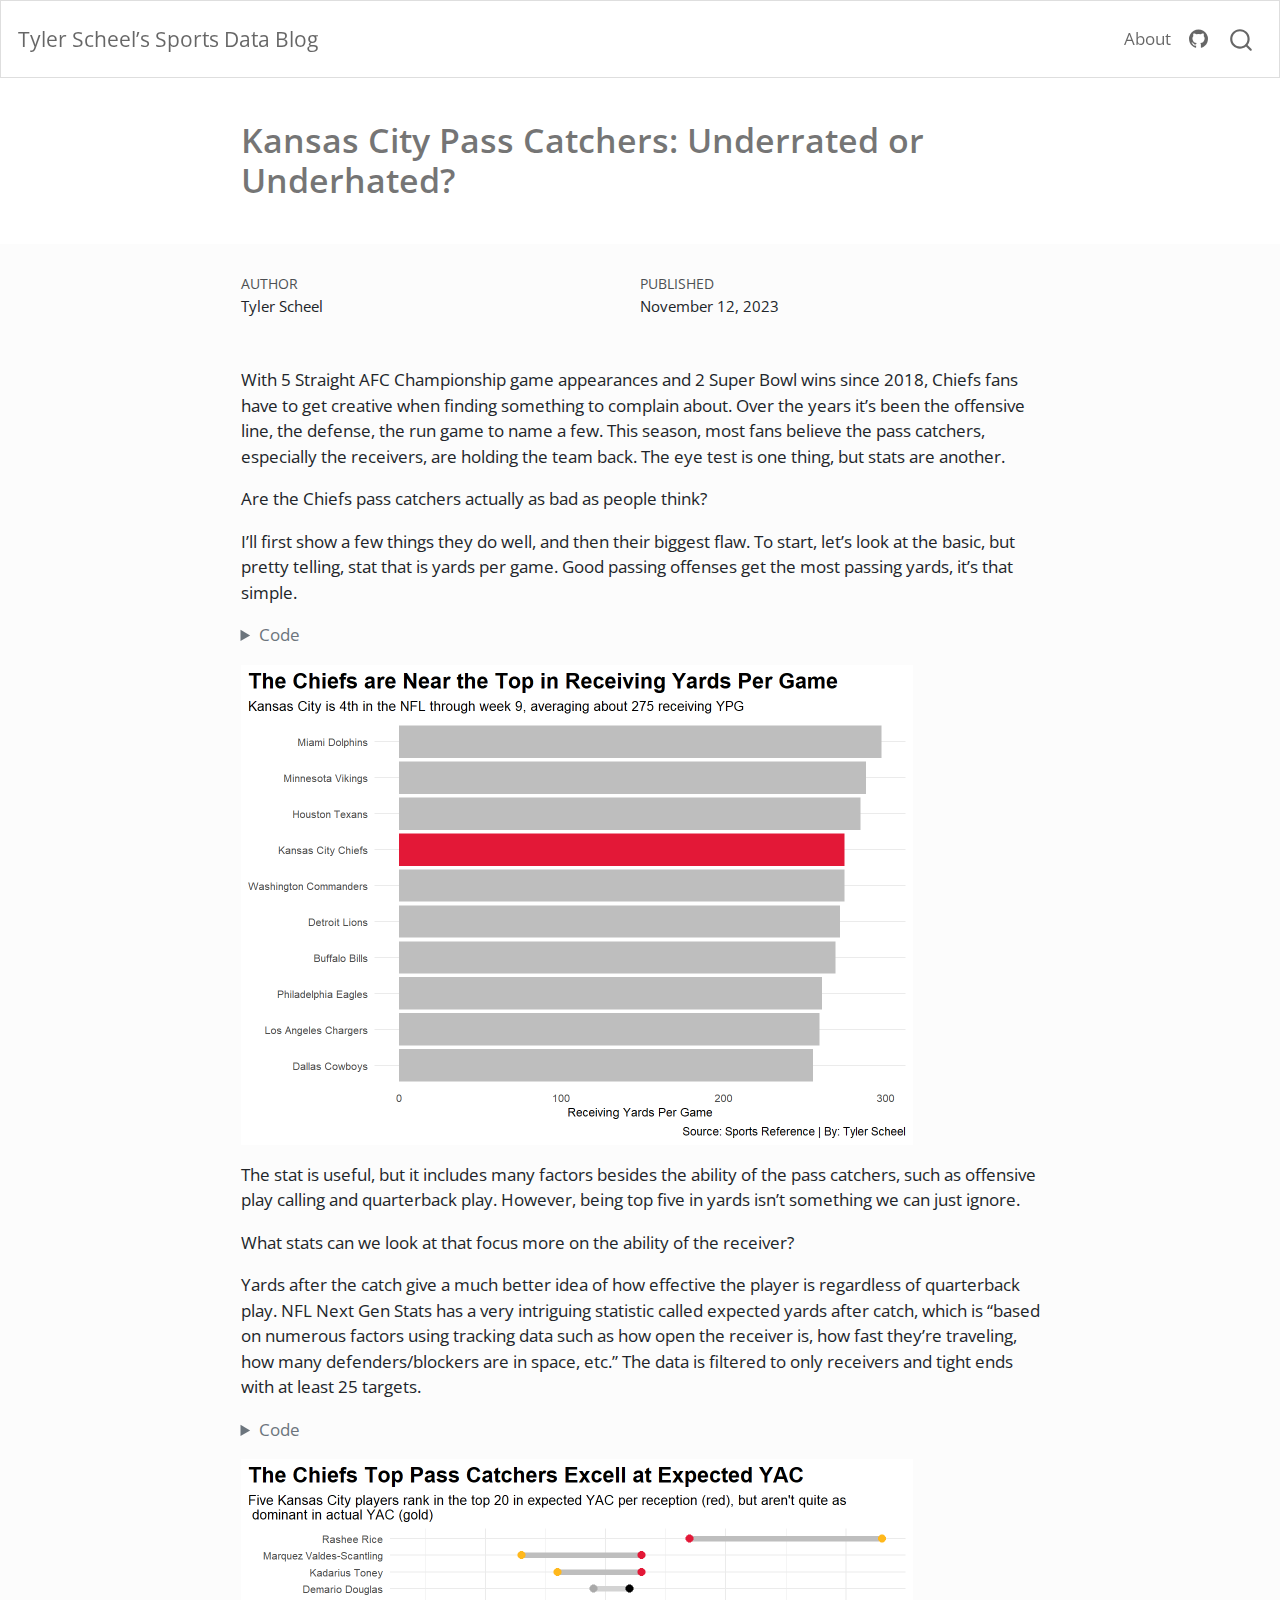
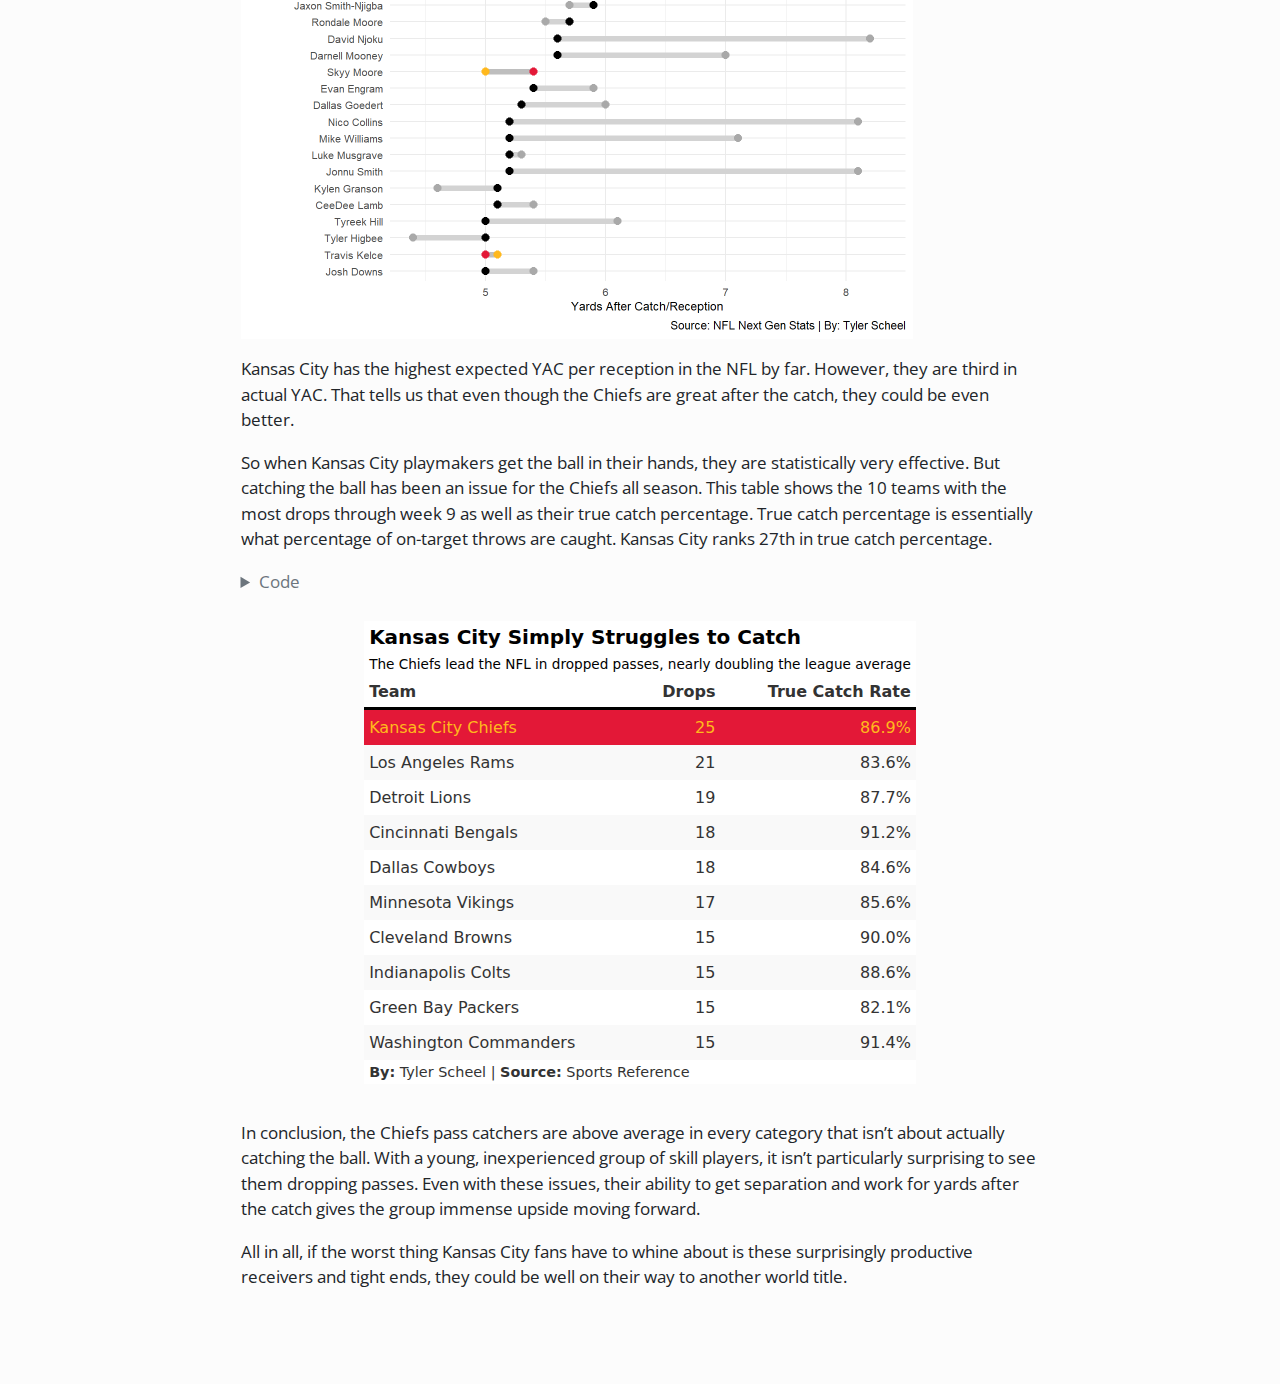
==== posts/kansas-city-pass-catchers/index.html @ c93d8ad5 "new blog" ====
<!DOCTYPE html>
<html xmlns="http://www.w3.org/1999/xhtml" lang="en" xml:lang="en"><head>

<meta charset="utf-8">
<meta name="generator" content="quarto-1.3.450">

<meta name="viewport" content="width=device-width, initial-scale=1.0, user-scalable=yes">

<meta name="author" content="Tyler Scheel">
<meta name="dcterms.date" content="2023-11-12">

<title>Tyler Scheel’s Sports Data Blog - Kansas City Pass Catchers: Underrated or Underhated?</title>
<style>
code{white-space: pre-wrap;}
span.smallcaps{font-variant: small-caps;}
div.columns{display: flex; gap: min(4vw, 1.5em);}
div.column{flex: auto; overflow-x: auto;}
div.hanging-indent{margin-left: 1.5em; text-indent: -1.5em;}
ul.task-list{list-style: none;}
ul.task-list li input[type="checkbox"] {
  width: 0.8em;
  margin: 0 0.8em 0.2em -1em; /* quarto-specific, see https://github.com/quarto-dev/quarto-cli/issues/4556 */ 
  vertical-align: middle;
}
/* CSS for syntax highlighting */
pre > code.sourceCode { white-space: pre; position: relative; }
pre > code.sourceCode > span { display: inline-block; line-height: 1.25; }
pre > code.sourceCode > span:empty { height: 1.2em; }
.sourceCode { overflow: visible; }
code.sourceCode > span { color: inherit; text-decoration: inherit; }
div.sourceCode { margin: 1em 0; }
pre.sourceCode { margin: 0; }
@media screen {
div.sourceCode { overflow: auto; }
}
@media print {
pre > code.sourceCode { white-space: pre-wrap; }
pre > code.sourceCode > span { text-indent: -5em; padding-left: 5em; }
}
pre.numberSource code
  { counter-reset: source-line 0; }
pre.numberSource code > span
  { position: relative; left: -4em; counter-increment: source-line; }
pre.numberSource code > span > a:first-child::before
  { content: counter(source-line);
    position: relative; left: -1em; text-align: right; vertical-align: baseline;
    border: none; display: inline-block;
    -webkit-touch-callout: none; -webkit-user-select: none;
    -khtml-user-select: none; -moz-user-select: none;
    -ms-user-select: none; user-select: none;
    padding: 0 4px; width: 4em;
  }
pre.numberSource { margin-left: 3em;  padding-left: 4px; }
div.sourceCode
  {   }
@media screen {
pre > code.sourceCode > span > a:first-child::before { text-decoration: underline; }
}
</style>


<script src="../../site_libs/quarto-nav/quarto-nav.js"></script>
<script src="../../site_libs/quarto-nav/headroom.min.js"></script>
<script src="../../site_libs/clipboard/clipboard.min.js"></script>
<script src="../../site_libs/quarto-search/autocomplete.umd.js"></script>
<script src="../../site_libs/quarto-search/fuse.min.js"></script>
<script src="../../site_libs/quarto-search/quarto-search.js"></script>
<meta name="quarto:offset" content="../../">
<script src="../../site_libs/quarto-html/quarto.js"></script>
<script src="../../site_libs/quarto-html/popper.min.js"></script>
<script src="../../site_libs/quarto-html/tippy.umd.min.js"></script>
<script src="../../site_libs/quarto-html/anchor.min.js"></script>
<link href="../../site_libs/quarto-html/tippy.css" rel="stylesheet">
<link href="../../site_libs/quarto-html/quarto-syntax-highlighting.css" rel="stylesheet" id="quarto-text-highlighting-styles">
<script src="../../site_libs/bootstrap/bootstrap.min.js"></script>
<link href="../../site_libs/bootstrap/bootstrap-icons.css" rel="stylesheet">
<link href="../../site_libs/bootstrap/bootstrap.min.css" rel="stylesheet" id="quarto-bootstrap" data-mode="light">
<script id="quarto-search-options" type="application/json">{
  "location": "navbar",
  "copy-button": false,
  "collapse-after": 3,
  "panel-placement": "end",
  "type": "overlay",
  "limit": 20,
  "language": {
    "search-no-results-text": "No results",
    "search-matching-documents-text": "matching documents",
    "search-copy-link-title": "Copy link to search",
    "search-hide-matches-text": "Hide additional matches",
    "search-more-match-text": "more match in this document",
    "search-more-matches-text": "more matches in this document",
    "search-clear-button-title": "Clear",
    "search-detached-cancel-button-title": "Cancel",
    "search-submit-button-title": "Submit",
    "search-label": "Search"
  }
}</script>


<link rel="stylesheet" href="../../styles.css">
</head>

<body class="nav-fixed fullcontent">

<div id="quarto-search-results"></div>
  <header id="quarto-header" class="headroom fixed-top">
    <nav class="navbar navbar-expand-lg navbar-dark ">
      <div class="navbar-container container-fluid">
      <div class="navbar-brand-container">
    <a class="navbar-brand" href="../../index.html">
    <span class="navbar-title">Tyler Scheel’s Sports Data Blog</span>
    </a>
  </div>
            <div id="quarto-search" class="" title="Search"></div>
          <button class="navbar-toggler" type="button" data-bs-toggle="collapse" data-bs-target="#navbarCollapse" aria-controls="navbarCollapse" aria-expanded="false" aria-label="Toggle navigation" onclick="if (window.quartoToggleHeadroom) { window.quartoToggleHeadroom(); }">
  <span class="navbar-toggler-icon"></span>
</button>
          <div class="collapse navbar-collapse" id="navbarCollapse">
            <ul class="navbar-nav navbar-nav-scroll ms-auto">
  <li class="nav-item">
    <a class="nav-link" href="../../about.html" rel="" target="">
 <span class="menu-text">About</span></a>
  </li>  
  <li class="nav-item compact">
    <a class="nav-link" href="https://github.com/tscheel3" rel="" target=""><i class="bi bi-github" role="img">
</i> 
 <span class="menu-text"></span></a>
  </li>  
</ul>
            <div class="quarto-navbar-tools">
</div>
          </div> <!-- /navcollapse -->
      </div> <!-- /container-fluid -->
    </nav>
</header>
<!-- content -->
<header id="title-block-header" class="quarto-title-block default page-columns page-full">
  <div class="quarto-title-banner page-columns page-full">
    <div class="quarto-title column-body">
      <h1 class="title">Kansas City Pass Catchers: Underrated or Underhated?</h1>
                      </div>
  </div>
    
  
  <div class="quarto-title-meta">

      <div>
      <div class="quarto-title-meta-heading">Author</div>
      <div class="quarto-title-meta-contents">
               <p>Tyler Scheel </p>
            </div>
    </div>
      
      <div>
      <div class="quarto-title-meta-heading">Published</div>
      <div class="quarto-title-meta-contents">
        <p class="date">November 12, 2023</p>
      </div>
    </div>
    
      
    </div>
    
  
  </header><div id="quarto-content" class="quarto-container page-columns page-rows-contents page-layout-article page-navbar">
<!-- sidebar -->
<!-- margin-sidebar -->
    
<!-- main -->
<main class="content quarto-banner-title-block" id="quarto-document-content">




<p>With 5 Straight AFC Championship game appearances and 2 Super Bowl wins since 2018, Chiefs fans have to get creative when finding something to complain about. Over the years it’s been the offensive line, the defense, the run game to name a few. This season, most fans believe the pass catchers, especially the receivers, are holding the team back. The eye test is one thing, but stats are another.</p>
<p>Are the Chiefs pass catchers actually as bad as people think?</p>
<p>I’ll first show a few things they do well, and then their biggest flaw. To start, let’s look at the basic, but pretty telling, stat that is yards per game. Good passing offenses get the most passing yards, it’s that simple.</p>
<div class="cell">
<details>
<summary>Code</summary>
<div class="sourceCode cell-code" id="cb1"><pre class="sourceCode r code-with-copy"><code class="sourceCode r"><span id="cb1-1"><a href="#cb1-1" aria-hidden="true" tabindex="-1"></a><span class="fu">library</span>(tidyverse)</span>
<span id="cb1-2"><a href="#cb1-2" aria-hidden="true" tabindex="-1"></a><span class="fu">library</span>(ggrepel)</span>
<span id="cb1-3"><a href="#cb1-3" aria-hidden="true" tabindex="-1"></a><span class="fu">library</span>(ggalt)</span>
<span id="cb1-4"><a href="#cb1-4" aria-hidden="true" tabindex="-1"></a><span class="fu">library</span>(ggtext)</span>
<span id="cb1-5"><a href="#cb1-5" aria-hidden="true" tabindex="-1"></a><span class="fu">library</span>(gt)</span>
<span id="cb1-6"><a href="#cb1-6" aria-hidden="true" tabindex="-1"></a></span>
<span id="cb1-7"><a href="#cb1-7" aria-hidden="true" tabindex="-1"></a>NGSplayer <span class="ot">&lt;-</span> <span class="fu">read_csv</span>(<span class="st">"NGSv2.csv"</span>)</span>
<span id="cb1-8"><a href="#cb1-8" aria-hidden="true" tabindex="-1"></a>TeamAdv23 <span class="ot">&lt;-</span> <span class="fu">read_csv</span>(<span class="st">"TmAdvRec23v2.csv"</span>)</span>
<span id="cb1-9"><a href="#cb1-9" aria-hidden="true" tabindex="-1"></a></span>
<span id="cb1-10"><a href="#cb1-10" aria-hidden="true" tabindex="-1"></a>TopRecOffenses <span class="ot">&lt;-</span> TeamAdv23 <span class="sc">|&gt;</span> </span>
<span id="cb1-11"><a href="#cb1-11" aria-hidden="true" tabindex="-1"></a>  <span class="fu">mutate</span>(<span class="at">YPG =</span> Yds<span class="sc">/</span>G) <span class="sc">|&gt;</span> </span>
<span id="cb1-12"><a href="#cb1-12" aria-hidden="true" tabindex="-1"></a>  <span class="fu">summarise</span>(Tm, YPG) <span class="sc">|&gt;</span> </span>
<span id="cb1-13"><a href="#cb1-13" aria-hidden="true" tabindex="-1"></a>  <span class="fu">arrange</span>(<span class="fu">desc</span>(YPG)) <span class="sc">|&gt;</span> </span>
<span id="cb1-14"><a href="#cb1-14" aria-hidden="true" tabindex="-1"></a>  <span class="fu">top_n</span>(<span class="dv">10</span>)</span>
<span id="cb1-15"><a href="#cb1-15" aria-hidden="true" tabindex="-1"></a></span>
<span id="cb1-16"><a href="#cb1-16" aria-hidden="true" tabindex="-1"></a>ChiefsYPG <span class="ot">&lt;-</span> TeamAdv23 <span class="sc">|&gt;</span> </span>
<span id="cb1-17"><a href="#cb1-17" aria-hidden="true" tabindex="-1"></a>  <span class="fu">mutate</span>(<span class="at">YPG =</span> Yds<span class="sc">/</span>G) <span class="sc">|&gt;</span> </span>
<span id="cb1-18"><a href="#cb1-18" aria-hidden="true" tabindex="-1"></a>  <span class="fu">summarise</span>(Tm, YPG) <span class="sc">|&gt;</span> </span>
<span id="cb1-19"><a href="#cb1-19" aria-hidden="true" tabindex="-1"></a>  <span class="fu">filter</span>(Tm <span class="sc">==</span> <span class="st">"Kansas City Chiefs"</span>)</span>
<span id="cb1-20"><a href="#cb1-20" aria-hidden="true" tabindex="-1"></a></span>
<span id="cb1-21"><a href="#cb1-21" aria-hidden="true" tabindex="-1"></a>PlayerYAC <span class="ot">&lt;-</span> NGSplayer <span class="sc">|&gt;</span> </span>
<span id="cb1-22"><a href="#cb1-22" aria-hidden="true" tabindex="-1"></a>  <span class="fu">summarise</span>(</span>
<span id="cb1-23"><a href="#cb1-23" aria-hidden="true" tabindex="-1"></a>    PLAYER, </span>
<span id="cb1-24"><a href="#cb1-24" aria-hidden="true" tabindex="-1"></a>    YACpr,</span>
<span id="cb1-25"><a href="#cb1-25" aria-hidden="true" tabindex="-1"></a>    xYACpr,</span>
<span id="cb1-26"><a href="#cb1-26" aria-hidden="true" tabindex="-1"></a>    <span class="at">YACoverExp =</span> YACpr <span class="sc">-</span> xYACpr) <span class="sc">|&gt;</span> </span>
<span id="cb1-27"><a href="#cb1-27" aria-hidden="true" tabindex="-1"></a>  <span class="fu">arrange</span>(<span class="fu">desc</span>(xYACpr)) <span class="sc">|&gt;</span> </span>
<span id="cb1-28"><a href="#cb1-28" aria-hidden="true" tabindex="-1"></a>  <span class="fu">top_n</span>(<span class="dv">20</span>,xYACpr)</span>
<span id="cb1-29"><a href="#cb1-29" aria-hidden="true" tabindex="-1"></a></span>
<span id="cb1-30"><a href="#cb1-30" aria-hidden="true" tabindex="-1"></a>ChiefsYAC <span class="ot">&lt;-</span> NGSplayer <span class="sc">|&gt;</span> </span>
<span id="cb1-31"><a href="#cb1-31" aria-hidden="true" tabindex="-1"></a>  <span class="fu">summarise</span>(</span>
<span id="cb1-32"><a href="#cb1-32" aria-hidden="true" tabindex="-1"></a>    PLAYER, </span>
<span id="cb1-33"><a href="#cb1-33" aria-hidden="true" tabindex="-1"></a>    YACpr,</span>
<span id="cb1-34"><a href="#cb1-34" aria-hidden="true" tabindex="-1"></a>    xYACpr,</span>
<span id="cb1-35"><a href="#cb1-35" aria-hidden="true" tabindex="-1"></a>    <span class="at">YACoverExp =</span> YACpr <span class="sc">-</span> xYACpr) <span class="sc">|&gt;</span> </span>
<span id="cb1-36"><a href="#cb1-36" aria-hidden="true" tabindex="-1"></a>  <span class="fu">arrange</span>(<span class="fu">desc</span>(xYACpr)) <span class="sc">|&gt;</span> </span>
<span id="cb1-37"><a href="#cb1-37" aria-hidden="true" tabindex="-1"></a>  <span class="fu">top_n</span>(<span class="dv">20</span>,xYACpr) <span class="sc">|&gt;</span> </span>
<span id="cb1-38"><a href="#cb1-38" aria-hidden="true" tabindex="-1"></a>  <span class="fu">filter</span>(PLAYER <span class="sc">==</span> <span class="st">"Rashee Rice"</span> <span class="sc">|</span> PLAYER <span class="sc">==</span> <span class="st">"Marquez Valdes-Scantling"</span> <span class="sc">|</span> PLAYER <span class="sc">==</span> <span class="st">"Kadarius Toney"</span> <span class="sc">|</span> PLAYER <span class="sc">==</span> <span class="st">"Skyy Moore"</span> <span class="sc">|</span> PLAYER <span class="sc">==</span> <span class="st">"Travis Kelce"</span>)</span>
<span id="cb1-39"><a href="#cb1-39" aria-hidden="true" tabindex="-1"></a></span>
<span id="cb1-40"><a href="#cb1-40" aria-hidden="true" tabindex="-1"></a>DropsTCR <span class="ot">&lt;-</span> TeamAdv23 <span class="sc">|&gt;</span> </span>
<span id="cb1-41"><a href="#cb1-41" aria-hidden="true" tabindex="-1"></a>  <span class="fu">summarise</span>(</span>
<span id="cb1-42"><a href="#cb1-42" aria-hidden="true" tabindex="-1"></a>    Tm, Drop, <span class="at">TrueCatchRate =</span> Rec<span class="sc">/</span>OnTgt) <span class="sc">|&gt;</span></span>
<span id="cb1-43"><a href="#cb1-43" aria-hidden="true" tabindex="-1"></a>  <span class="fu">arrange</span>(<span class="fu">desc</span>(Drop)) <span class="sc">|&gt;</span> </span>
<span id="cb1-44"><a href="#cb1-44" aria-hidden="true" tabindex="-1"></a>  <span class="fu">top_n</span>(<span class="dv">10</span>,Drop)</span>
<span id="cb1-45"><a href="#cb1-45" aria-hidden="true" tabindex="-1"></a></span>
<span id="cb1-46"><a href="#cb1-46" aria-hidden="true" tabindex="-1"></a><span class="fu">ggplot</span>() <span class="sc">+</span></span>
<span id="cb1-47"><a href="#cb1-47" aria-hidden="true" tabindex="-1"></a>  <span class="fu">geom_bar</span>(</span>
<span id="cb1-48"><a href="#cb1-48" aria-hidden="true" tabindex="-1"></a>    <span class="at">data=</span>TopRecOffenses,</span>
<span id="cb1-49"><a href="#cb1-49" aria-hidden="true" tabindex="-1"></a>    <span class="fu">aes</span>(<span class="at">x=</span><span class="fu">reorder</span>(Tm, YPG), <span class="at">weight=</span>YPG), <span class="at">fill=</span><span class="st">"grey"</span>) <span class="sc">+</span> </span>
<span id="cb1-50"><a href="#cb1-50" aria-hidden="true" tabindex="-1"></a>  <span class="fu">geom_bar</span>(</span>
<span id="cb1-51"><a href="#cb1-51" aria-hidden="true" tabindex="-1"></a>    <span class="at">data=</span>ChiefsYPG,</span>
<span id="cb1-52"><a href="#cb1-52" aria-hidden="true" tabindex="-1"></a>    <span class="fu">aes</span>(<span class="at">x=</span><span class="fu">reorder</span>(Tm, YPG), <span class="at">weight=</span>YPG), <span class="at">fill=</span><span class="st">"#E31837"</span>) <span class="sc">+</span> <span class="fu">coord_flip</span>() <span class="sc">+</span></span>
<span id="cb1-53"><a href="#cb1-53" aria-hidden="true" tabindex="-1"></a>  <span class="fu">labs</span>(</span>
<span id="cb1-54"><a href="#cb1-54" aria-hidden="true" tabindex="-1"></a>    <span class="at">x=</span><span class="st">""</span>,</span>
<span id="cb1-55"><a href="#cb1-55" aria-hidden="true" tabindex="-1"></a>    <span class="at">y=</span><span class="st">"Receiving Yards Per Game"</span>,</span>
<span id="cb1-56"><a href="#cb1-56" aria-hidden="true" tabindex="-1"></a>    <span class="at">title=</span><span class="st">"The Chiefs are Near the Top in Receiving Yards Per Game"</span>, </span>
<span id="cb1-57"><a href="#cb1-57" aria-hidden="true" tabindex="-1"></a>    <span class="at">subtitle =</span> <span class="st">"Kansas City is 4th in the NFL through week 9, averaging about 275 receiving YPG"</span>,</span>
<span id="cb1-58"><a href="#cb1-58" aria-hidden="true" tabindex="-1"></a>    <span class="at">caption=</span><span class="st">"Source: Sports Reference | By: Tyler Scheel"</span></span>
<span id="cb1-59"><a href="#cb1-59" aria-hidden="true" tabindex="-1"></a>  ) <span class="sc">+</span> </span>
<span id="cb1-60"><a href="#cb1-60" aria-hidden="true" tabindex="-1"></a>  <span class="fu">theme_minimal</span>() <span class="sc">+</span></span>
<span id="cb1-61"><a href="#cb1-61" aria-hidden="true" tabindex="-1"></a>  <span class="fu">theme</span>(</span>
<span id="cb1-62"><a href="#cb1-62" aria-hidden="true" tabindex="-1"></a>    <span class="at">plot.title =</span> <span class="fu">element_text</span>(<span class="at">size =</span> <span class="dv">16</span>, <span class="at">face =</span> <span class="st">"bold"</span>),</span>
<span id="cb1-63"><a href="#cb1-63" aria-hidden="true" tabindex="-1"></a>    <span class="at">plot.subtitle =</span> <span class="fu">element_text</span>(<span class="at">size =</span> <span class="dv">10</span>),</span>
<span id="cb1-64"><a href="#cb1-64" aria-hidden="true" tabindex="-1"></a>    <span class="at">axis.title =</span> <span class="fu">element_text</span>(<span class="at">size =</span> <span class="dv">9</span>),</span>
<span id="cb1-65"><a href="#cb1-65" aria-hidden="true" tabindex="-1"></a>    <span class="at">axis.title.y =</span> <span class="fu">element_blank</span>(),</span>
<span id="cb1-66"><a href="#cb1-66" aria-hidden="true" tabindex="-1"></a>    <span class="at">axis.text =</span> <span class="fu">element_text</span>(<span class="at">size =</span> <span class="dv">8</span>),</span>
<span id="cb1-67"><a href="#cb1-67" aria-hidden="true" tabindex="-1"></a>    <span class="at">axis.ticks =</span> <span class="fu">element_blank</span>(),</span>
<span id="cb1-68"><a href="#cb1-68" aria-hidden="true" tabindex="-1"></a>    <span class="at">panel.grid.minor =</span> <span class="fu">element_blank</span>(),</span>
<span id="cb1-69"><a href="#cb1-69" aria-hidden="true" tabindex="-1"></a>    <span class="at">panel.grid.major.x =</span> <span class="fu">element_blank</span>(),</span>
<span id="cb1-70"><a href="#cb1-70" aria-hidden="true" tabindex="-1"></a>    <span class="at">plot.title.position =</span> <span class="st">"plot"</span>,</span>
<span id="cb1-71"><a href="#cb1-71" aria-hidden="true" tabindex="-1"></a>    <span class="at">legend.position=</span><span class="st">"bottom"</span></span>
<span id="cb1-72"><a href="#cb1-72" aria-hidden="true" tabindex="-1"></a>  )</span></code><button title="Copy to Clipboard" class="code-copy-button"><i class="bi"></i></button></pre></div>
</details>
<div class="cell-output-display">
<p><img src="index_files/figure-html/unnamed-chunk-1-1.png" class="img-fluid" width="672"></p>
</div>
</div>
<p>The stat is useful, but it includes many factors besides the ability of the pass catchers, such as offensive play calling and quarterback play. However, being top five in yards isn’t something we can just ignore.</p>
<p>What stats can we look at that focus more on the ability of the receiver?</p>
<p>Yards after the catch give a much better idea of how effective the player is regardless of quarterback play. NFL Next Gen Stats has a very intriguing statistic called expected yards after catch, which is “based on numerous factors using tracking data such as how open the receiver is, how fast they’re traveling, how many defenders/blockers are in space, etc.” The data is filtered to only receivers and tight ends with at least 25 targets.</p>
<div class="cell">
<details>
<summary>Code</summary>
<div class="sourceCode cell-code" id="cb2"><pre class="sourceCode r code-with-copy"><code class="sourceCode r"><span id="cb2-1"><a href="#cb2-1" aria-hidden="true" tabindex="-1"></a><span class="fu">ggplot</span>() <span class="sc">+</span> </span>
<span id="cb2-2"><a href="#cb2-2" aria-hidden="true" tabindex="-1"></a>  <span class="fu">geom_dumbbell</span>(</span>
<span id="cb2-3"><a href="#cb2-3" aria-hidden="true" tabindex="-1"></a>    <span class="at">data=</span>PlayerYAC, </span>
<span id="cb2-4"><a href="#cb2-4" aria-hidden="true" tabindex="-1"></a>    <span class="fu">aes</span>(<span class="at">y=</span><span class="fu">reorder</span>(PLAYER, xYACpr), <span class="at">x=</span>YACpr, <span class="at">xend=</span>xYACpr),</span>
<span id="cb2-5"><a href="#cb2-5" aria-hidden="true" tabindex="-1"></a>    <span class="at">size =</span> <span class="dv">2</span>,</span>
<span id="cb2-6"><a href="#cb2-6" aria-hidden="true" tabindex="-1"></a>    <span class="at">colour =</span> <span class="st">"lightgrey"</span>,</span>
<span id="cb2-7"><a href="#cb2-7" aria-hidden="true" tabindex="-1"></a>    <span class="at">colour_x =</span> <span class="st">"darkgrey"</span>,</span>
<span id="cb2-8"><a href="#cb2-8" aria-hidden="true" tabindex="-1"></a>    <span class="at">colour_xend =</span> <span class="st">"black"</span>) <span class="sc">+</span></span>
<span id="cb2-9"><a href="#cb2-9" aria-hidden="true" tabindex="-1"></a>  <span class="fu">geom_dumbbell</span>(</span>
<span id="cb2-10"><a href="#cb2-10" aria-hidden="true" tabindex="-1"></a>    <span class="at">data=</span>ChiefsYAC, </span>
<span id="cb2-11"><a href="#cb2-11" aria-hidden="true" tabindex="-1"></a>    <span class="fu">aes</span>(<span class="at">y=</span><span class="fu">reorder</span>(PLAYER, xYACpr), <span class="at">x=</span>YACpr, <span class="at">xend=</span>xYACpr),</span>
<span id="cb2-12"><a href="#cb2-12" aria-hidden="true" tabindex="-1"></a>    <span class="at">size =</span> <span class="dv">2</span>,</span>
<span id="cb2-13"><a href="#cb2-13" aria-hidden="true" tabindex="-1"></a>    <span class="at">colour =</span> <span class="st">"grey"</span>,</span>
<span id="cb2-14"><a href="#cb2-14" aria-hidden="true" tabindex="-1"></a>    <span class="at">colour_x =</span> <span class="st">"#FFB81C"</span>,</span>
<span id="cb2-15"><a href="#cb2-15" aria-hidden="true" tabindex="-1"></a>    <span class="at">colour_xend =</span> <span class="st">"#E31837"</span>) <span class="sc">+</span></span>
<span id="cb2-16"><a href="#cb2-16" aria-hidden="true" tabindex="-1"></a>  <span class="fu">labs</span>(</span>
<span id="cb2-17"><a href="#cb2-17" aria-hidden="true" tabindex="-1"></a>    <span class="at">x=</span><span class="st">"Yards After Catch/Reception"</span>,</span>
<span id="cb2-18"><a href="#cb2-18" aria-hidden="true" tabindex="-1"></a>    <span class="at">y=</span><span class="st">""</span>,</span>
<span id="cb2-19"><a href="#cb2-19" aria-hidden="true" tabindex="-1"></a>    <span class="at">title=</span><span class="st">"The Chiefs Top Pass Catchers Excell at Expected YAC"</span>, </span>
<span id="cb2-20"><a href="#cb2-20" aria-hidden="true" tabindex="-1"></a>    <span class="at">subtitle =</span> <span class="st">"Five Kansas City players rank in the top 20 in expected YAC per reception (red), but aren't quite as </span><span class="sc">\n</span><span class="st"> dominant in actual YAC (gold)"</span>,</span>
<span id="cb2-21"><a href="#cb2-21" aria-hidden="true" tabindex="-1"></a>    <span class="at">caption=</span><span class="st">"Source: NFL Next Gen Stats | By: Tyler Scheel"</span></span>
<span id="cb2-22"><a href="#cb2-22" aria-hidden="true" tabindex="-1"></a>  ) <span class="sc">+</span> </span>
<span id="cb2-23"><a href="#cb2-23" aria-hidden="true" tabindex="-1"></a>  <span class="fu">theme_minimal</span>() <span class="sc">+</span></span>
<span id="cb2-24"><a href="#cb2-24" aria-hidden="true" tabindex="-1"></a>   <span class="fu">theme</span>(</span>
<span id="cb2-25"><a href="#cb2-25" aria-hidden="true" tabindex="-1"></a>    <span class="at">plot.title =</span> <span class="fu">element_text</span>(<span class="at">size =</span> <span class="dv">16</span>, <span class="at">face =</span> <span class="st">"bold"</span>),</span>
<span id="cb2-26"><a href="#cb2-26" aria-hidden="true" tabindex="-1"></a>    <span class="at">plot.subtitle =</span> <span class="fu">element_text</span>(<span class="at">size =</span> <span class="dv">10</span>),</span>
<span id="cb2-27"><a href="#cb2-27" aria-hidden="true" tabindex="-1"></a>    <span class="at">axis.title =</span> <span class="fu">element_text</span>(<span class="at">size =</span> <span class="dv">9</span>),</span>
<span id="cb2-28"><a href="#cb2-28" aria-hidden="true" tabindex="-1"></a>    <span class="at">axis.text =</span> <span class="fu">element_text</span>(<span class="at">size =</span> <span class="dv">8</span>),</span>
<span id="cb2-29"><a href="#cb2-29" aria-hidden="true" tabindex="-1"></a>    <span class="at">plot.title.position =</span> <span class="st">"plot"</span></span>
<span id="cb2-30"><a href="#cb2-30" aria-hidden="true" tabindex="-1"></a>    ) </span></code><button title="Copy to Clipboard" class="code-copy-button"><i class="bi"></i></button></pre></div>
</details>
<div class="cell-output-display">
<p><img src="index_files/figure-html/unnamed-chunk-2-1.png" class="img-fluid" width="672"></p>
</div>
</div>
<p>Kansas City has the highest expected YAC per reception in the NFL by far. However, they are third in actual YAC. That tells us that even though the Chiefs are great after the catch, they could be even better.</p>
<p>So when Kansas City playmakers get the ball in their hands, they are statistically very effective. But catching the ball has been an issue for the Chiefs all season. This table shows the 10 teams with the most drops through week 9 as well as their true catch percentage. True catch percentage is essentially what percentage of on-target throws are caught. Kansas City ranks 27th in true catch percentage.</p>
<div class="cell">
<details>
<summary>Code</summary>
<div class="sourceCode cell-code" id="cb3"><pre class="sourceCode r code-with-copy"><code class="sourceCode r"><span id="cb3-1"><a href="#cb3-1" aria-hidden="true" tabindex="-1"></a>DropsTCR <span class="sc">|&gt;</span> </span>
<span id="cb3-2"><a href="#cb3-2" aria-hidden="true" tabindex="-1"></a>  <span class="fu">gt</span>() <span class="sc">|&gt;</span> </span>
<span id="cb3-3"><a href="#cb3-3" aria-hidden="true" tabindex="-1"></a>  <span class="fu">cols_label</span>(</span>
<span id="cb3-4"><a href="#cb3-4" aria-hidden="true" tabindex="-1"></a>    <span class="at">Tm =</span> <span class="st">"Team"</span>,</span>
<span id="cb3-5"><a href="#cb3-5" aria-hidden="true" tabindex="-1"></a>    <span class="at">Drop =</span> <span class="st">"Drops"</span>,</span>
<span id="cb3-6"><a href="#cb3-6" aria-hidden="true" tabindex="-1"></a>    <span class="at">TrueCatchRate =</span> <span class="st">"True Catch Rate"</span></span>
<span id="cb3-7"><a href="#cb3-7" aria-hidden="true" tabindex="-1"></a>  ) <span class="sc">|&gt;</span></span>
<span id="cb3-8"><a href="#cb3-8" aria-hidden="true" tabindex="-1"></a>  <span class="fu">tab_header</span>(</span>
<span id="cb3-9"><a href="#cb3-9" aria-hidden="true" tabindex="-1"></a>    <span class="at">title =</span> <span class="st">"Kansas City Simply Struggles to Catch"</span>,</span>
<span id="cb3-10"><a href="#cb3-10" aria-hidden="true" tabindex="-1"></a>    <span class="at">subtitle =</span> <span class="st">"The Chiefs lead the NFL in dropped passes, nearly doubling the league average"</span></span>
<span id="cb3-11"><a href="#cb3-11" aria-hidden="true" tabindex="-1"></a>  ) <span class="sc">|&gt;</span> <span class="fu">tab_style</span>(</span>
<span id="cb3-12"><a href="#cb3-12" aria-hidden="true" tabindex="-1"></a>    <span class="at">style =</span> <span class="fu">cell_text</span>(<span class="at">color =</span> <span class="st">"black"</span>, <span class="at">weight =</span> <span class="st">"bold"</span>, <span class="at">align =</span> <span class="st">"left"</span>),</span>
<span id="cb3-13"><a href="#cb3-13" aria-hidden="true" tabindex="-1"></a>    <span class="at">locations =</span> <span class="fu">cells_title</span>(<span class="st">"title"</span>)</span>
<span id="cb3-14"><a href="#cb3-14" aria-hidden="true" tabindex="-1"></a>  ) <span class="sc">|&gt;</span> <span class="fu">tab_style</span>(</span>
<span id="cb3-15"><a href="#cb3-15" aria-hidden="true" tabindex="-1"></a>    <span class="at">style =</span> <span class="fu">cell_text</span>(<span class="at">color =</span> <span class="st">"black"</span>, <span class="at">align =</span> <span class="st">"left"</span>),</span>
<span id="cb3-16"><a href="#cb3-16" aria-hidden="true" tabindex="-1"></a>    <span class="at">locations =</span> <span class="fu">cells_title</span>(<span class="st">"subtitle"</span>)</span>
<span id="cb3-17"><a href="#cb3-17" aria-hidden="true" tabindex="-1"></a>  ) <span class="sc">|&gt;</span></span>
<span id="cb3-18"><a href="#cb3-18" aria-hidden="true" tabindex="-1"></a>  <span class="fu">tab_source_note</span>(</span>
<span id="cb3-19"><a href="#cb3-19" aria-hidden="true" tabindex="-1"></a>    <span class="at">source_note =</span> <span class="fu">md</span>(<span class="st">"**By:** Tyler Scheel  |  **Source:** Sports Reference"</span>)</span>
<span id="cb3-20"><a href="#cb3-20" aria-hidden="true" tabindex="-1"></a>  ) <span class="sc">|&gt;</span></span>
<span id="cb3-21"><a href="#cb3-21" aria-hidden="true" tabindex="-1"></a>  <span class="fu">tab_style</span>(</span>
<span id="cb3-22"><a href="#cb3-22" aria-hidden="true" tabindex="-1"></a>     <span class="at">locations =</span> <span class="fu">cells_column_labels</span>(<span class="at">columns =</span> <span class="fu">everything</span>()),</span>
<span id="cb3-23"><a href="#cb3-23" aria-hidden="true" tabindex="-1"></a>     <span class="at">style =</span> <span class="fu">list</span>(</span>
<span id="cb3-24"><a href="#cb3-24" aria-hidden="true" tabindex="-1"></a>       <span class="fu">cell_borders</span>(<span class="at">sides =</span> <span class="st">"bottom"</span>, <span class="at">weight =</span> <span class="fu">px</span>(<span class="dv">3</span>)),</span>
<span id="cb3-25"><a href="#cb3-25" aria-hidden="true" tabindex="-1"></a>       <span class="fu">cell_text</span>(<span class="at">weight =</span> <span class="st">"bold"</span>, <span class="at">size=</span><span class="dv">16</span>)</span>
<span id="cb3-26"><a href="#cb3-26" aria-hidden="true" tabindex="-1"></a>     )</span>
<span id="cb3-27"><a href="#cb3-27" aria-hidden="true" tabindex="-1"></a>   ) <span class="sc">|&gt;</span></span>
<span id="cb3-28"><a href="#cb3-28" aria-hidden="true" tabindex="-1"></a>  <span class="fu">opt_row_striping</span>() <span class="sc">|&gt;</span> </span>
<span id="cb3-29"><a href="#cb3-29" aria-hidden="true" tabindex="-1"></a>  <span class="fu">opt_table_lines</span>(<span class="st">"none"</span>) <span class="sc">|&gt;</span></span>
<span id="cb3-30"><a href="#cb3-30" aria-hidden="true" tabindex="-1"></a>    <span class="fu">fmt_percent</span>(</span>
<span id="cb3-31"><a href="#cb3-31" aria-hidden="true" tabindex="-1"></a>    <span class="at">columns =</span> <span class="fu">c</span>(TrueCatchRate),</span>
<span id="cb3-32"><a href="#cb3-32" aria-hidden="true" tabindex="-1"></a>    <span class="at">decimals =</span> <span class="dv">1</span></span>
<span id="cb3-33"><a href="#cb3-33" aria-hidden="true" tabindex="-1"></a>  ) <span class="sc">|&gt;</span></span>
<span id="cb3-34"><a href="#cb3-34" aria-hidden="true" tabindex="-1"></a>  <span class="fu">tab_style</span>(</span>
<span id="cb3-35"><a href="#cb3-35" aria-hidden="true" tabindex="-1"></a>    <span class="at">style =</span> <span class="fu">list</span>(</span>
<span id="cb3-36"><a href="#cb3-36" aria-hidden="true" tabindex="-1"></a>      <span class="fu">cell_fill</span>(<span class="at">color =</span> <span class="st">"#E31837"</span>),</span>
<span id="cb3-37"><a href="#cb3-37" aria-hidden="true" tabindex="-1"></a>      <span class="fu">cell_text</span>(<span class="at">color =</span> <span class="st">"#FFB81C"</span>)</span>
<span id="cb3-38"><a href="#cb3-38" aria-hidden="true" tabindex="-1"></a>      ),</span>
<span id="cb3-39"><a href="#cb3-39" aria-hidden="true" tabindex="-1"></a>    <span class="at">locations =</span> <span class="fu">cells_body</span>(</span>
<span id="cb3-40"><a href="#cb3-40" aria-hidden="true" tabindex="-1"></a>      <span class="at">rows =</span> Tm <span class="sc">==</span> <span class="st">"Kansas City Chiefs"</span>)</span>
<span id="cb3-41"><a href="#cb3-41" aria-hidden="true" tabindex="-1"></a>  )</span></code><button title="Copy to Clipboard" class="code-copy-button"><i class="bi"></i></button></pre></div>
</details>
<div class="cell-output-display">

<div id="puajezxwpv" style="padding-left:0px;padding-right:0px;padding-top:10px;padding-bottom:10px;overflow-x:auto;overflow-y:auto;width:auto;height:auto;">
<style>#puajezxwpv table {
  font-family: system-ui, 'Segoe UI', Roboto, Helvetica, Arial, sans-serif, 'Apple Color Emoji', 'Segoe UI Emoji', 'Segoe UI Symbol', 'Noto Color Emoji';
  -webkit-font-smoothing: antialiased;
  -moz-osx-font-smoothing: grayscale;
}

#puajezxwpv thead, #puajezxwpv tbody, #puajezxwpv tfoot, #puajezxwpv tr, #puajezxwpv td, #puajezxwpv th {
  border-style: none;
}

#puajezxwpv p {
  margin: 0;
  padding: 0;
}

#puajezxwpv .gt_table {
  display: table;
  border-collapse: collapse;
  line-height: normal;
  margin-left: auto;
  margin-right: auto;
  color: #333333;
  font-size: 16px;
  font-weight: normal;
  font-style: none;
  background-color: #FFFFFF;
  width: auto;
  border-top-style: none;
  border-top-width: 2px;
  border-top-color: #A8A8A8;
  border-right-style: none;
  border-right-width: 2px;
  border-right-color: #D3D3D3;
  border-bottom-style: none;
  border-bottom-width: 2px;
  border-bottom-color: #A8A8A8;
  border-left-style: none;
  border-left-width: 2px;
  border-left-color: #D3D3D3;
}

#puajezxwpv .gt_caption {
  padding-top: 4px;
  padding-bottom: 4px;
}

#puajezxwpv .gt_title {
  color: #333333;
  font-size: 125%;
  font-weight: initial;
  padding-top: 4px;
  padding-bottom: 4px;
  padding-left: 5px;
  padding-right: 5px;
  border-bottom-color: #FFFFFF;
  border-bottom-width: 0;
}

#puajezxwpv .gt_subtitle {
  color: #333333;
  font-size: 85%;
  font-weight: initial;
  padding-top: 3px;
  padding-bottom: 5px;
  padding-left: 5px;
  padding-right: 5px;
  border-top-color: #FFFFFF;
  border-top-width: 0;
}

#puajezxwpv .gt_heading {
  background-color: #FFFFFF;
  text-align: center;
  border-bottom-color: #FFFFFF;
  border-left-style: none;
  border-left-width: 1px;
  border-left-color: #D3D3D3;
  border-right-style: none;
  border-right-width: 1px;
  border-right-color: #D3D3D3;
}

#puajezxwpv .gt_bottom_border {
  border-bottom-style: none;
  border-bottom-width: 2px;
  border-bottom-color: #D3D3D3;
}

#puajezxwpv .gt_col_headings {
  border-top-style: none;
  border-top-width: 2px;
  border-top-color: #D3D3D3;
  border-bottom-style: none;
  border-bottom-width: 2px;
  border-bottom-color: #D3D3D3;
  border-left-style: none;
  border-left-width: 1px;
  border-left-color: #D3D3D3;
  border-right-style: none;
  border-right-width: 1px;
  border-right-color: #D3D3D3;
}

#puajezxwpv .gt_col_heading {
  color: #333333;
  background-color: #FFFFFF;
  font-size: 100%;
  font-weight: normal;
  text-transform: inherit;
  border-left-style: none;
  border-left-width: 1px;
  border-left-color: #D3D3D3;
  border-right-style: none;
  border-right-width: 1px;
  border-right-color: #D3D3D3;
  vertical-align: bottom;
  padding-top: 5px;
  padding-bottom: 6px;
  padding-left: 5px;
  padding-right: 5px;
  overflow-x: hidden;
}

#puajezxwpv .gt_column_spanner_outer {
  color: #333333;
  background-color: #FFFFFF;
  font-size: 100%;
  font-weight: normal;
  text-transform: inherit;
  padding-top: 0;
  padding-bottom: 0;
  padding-left: 4px;
  padding-right: 4px;
}

#puajezxwpv .gt_column_spanner_outer:first-child {
  padding-left: 0;
}

#puajezxwpv .gt_column_spanner_outer:last-child {
  padding-right: 0;
}

#puajezxwpv .gt_column_spanner {
  border-bottom-style: none;
  border-bottom-width: 2px;
  border-bottom-color: #D3D3D3;
  vertical-align: bottom;
  padding-top: 5px;
  padding-bottom: 5px;
  overflow-x: hidden;
  display: inline-block;
  width: 100%;
}

#puajezxwpv .gt_spanner_row {
  border-bottom-style: hidden;
}

#puajezxwpv .gt_group_heading {
  padding-top: 8px;
  padding-bottom: 8px;
  padding-left: 5px;
  padding-right: 5px;
  color: #333333;
  background-color: #FFFFFF;
  font-size: 100%;
  font-weight: initial;
  text-transform: inherit;
  border-top-style: none;
  border-top-width: 2px;
  border-top-color: #D3D3D3;
  border-bottom-style: none;
  border-bottom-width: 2px;
  border-bottom-color: #D3D3D3;
  border-left-style: none;
  border-left-width: 1px;
  border-left-color: #D3D3D3;
  border-right-style: none;
  border-right-width: 1px;
  border-right-color: #D3D3D3;
  vertical-align: middle;
  text-align: left;
}

#puajezxwpv .gt_empty_group_heading {
  padding: 0.5px;
  color: #333333;
  background-color: #FFFFFF;
  font-size: 100%;
  font-weight: initial;
  border-top-style: none;
  border-top-width: 2px;
  border-top-color: #D3D3D3;
  border-bottom-style: none;
  border-bottom-width: 2px;
  border-bottom-color: #D3D3D3;
  vertical-align: middle;
}

#puajezxwpv .gt_from_md > :first-child {
  margin-top: 0;
}

#puajezxwpv .gt_from_md > :last-child {
  margin-bottom: 0;
}

#puajezxwpv .gt_row {
  padding-top: 8px;
  padding-bottom: 8px;
  padding-left: 5px;
  padding-right: 5px;
  margin: 10px;
  border-top-style: none;
  border-top-width: 1px;
  border-top-color: #D3D3D3;
  border-left-style: none;
  border-left-width: 1px;
  border-left-color: #D3D3D3;
  border-right-style: none;
  border-right-width: 1px;
  border-right-color: #D3D3D3;
  vertical-align: middle;
  overflow-x: hidden;
}

#puajezxwpv .gt_stub {
  color: #333333;
  background-color: #FFFFFF;
  font-size: 100%;
  font-weight: initial;
  text-transform: inherit;
  border-right-style: none;
  border-right-width: 2px;
  border-right-color: #D3D3D3;
  padding-left: 5px;
  padding-right: 5px;
}

#puajezxwpv .gt_stub_row_group {
  color: #333333;
  background-color: #FFFFFF;
  font-size: 100%;
  font-weight: initial;
  text-transform: inherit;
  border-right-style: none;
  border-right-width: 2px;
  border-right-color: #D3D3D3;
  padding-left: 5px;
  padding-right: 5px;
  vertical-align: top;
}

#puajezxwpv .gt_row_group_first td {
  border-top-width: 2px;
}

#puajezxwpv .gt_row_group_first th {
  border-top-width: 2px;
}

#puajezxwpv .gt_summary_row {
  color: #333333;
  background-color: #FFFFFF;
  text-transform: inherit;
  padding-top: 8px;
  padding-bottom: 8px;
  padding-left: 5px;
  padding-right: 5px;
}

#puajezxwpv .gt_first_summary_row {
  border-top-style: none;
  border-top-color: #D3D3D3;
}

#puajezxwpv .gt_first_summary_row.thick {
  border-top-width: 2px;
}

#puajezxwpv .gt_last_summary_row {
  padding-top: 8px;
  padding-bottom: 8px;
  padding-left: 5px;
  padding-right: 5px;
  border-bottom-style: none;
  border-bottom-width: 2px;
  border-bottom-color: #D3D3D3;
}

#puajezxwpv .gt_grand_summary_row {
  color: #333333;
  background-color: #FFFFFF;
  text-transform: inherit;
  padding-top: 8px;
  padding-bottom: 8px;
  padding-left: 5px;
  padding-right: 5px;
}

#puajezxwpv .gt_first_grand_summary_row {
  padding-top: 8px;
  padding-bottom: 8px;
  padding-left: 5px;
  padding-right: 5px;
  border-top-style: none;
  border-top-width: 6px;
  border-top-color: #D3D3D3;
}

#puajezxwpv .gt_last_grand_summary_row_top {
  padding-top: 8px;
  padding-bottom: 8px;
  padding-left: 5px;
  padding-right: 5px;
  border-bottom-style: none;
  border-bottom-width: 6px;
  border-bottom-color: #D3D3D3;
}

#puajezxwpv .gt_striped {
  background-color: rgba(128, 128, 128, 0.05);
}

#puajezxwpv .gt_table_body {
  border-top-style: none;
  border-top-width: 2px;
  border-top-color: #D3D3D3;
  border-bottom-style: none;
  border-bottom-width: 2px;
  border-bottom-color: #D3D3D3;
}

#puajezxwpv .gt_footnotes {
  color: #333333;
  background-color: #FFFFFF;
  border-bottom-style: none;
  border-bottom-width: 2px;
  border-bottom-color: #D3D3D3;
  border-left-style: none;
  border-left-width: 2px;
  border-left-color: #D3D3D3;
  border-right-style: none;
  border-right-width: 2px;
  border-right-color: #D3D3D3;
}

#puajezxwpv .gt_footnote {
  margin: 0px;
  font-size: 90%;
  padding-top: 4px;
  padding-bottom: 4px;
  padding-left: 5px;
  padding-right: 5px;
}

#puajezxwpv .gt_sourcenotes {
  color: #333333;
  background-color: #FFFFFF;
  border-bottom-style: none;
  border-bottom-width: 2px;
  border-bottom-color: #D3D3D3;
  border-left-style: none;
  border-left-width: 2px;
  border-left-color: #D3D3D3;
  border-right-style: none;
  border-right-width: 2px;
  border-right-color: #D3D3D3;
}

#puajezxwpv .gt_sourcenote {
  font-size: 90%;
  padding-top: 4px;
  padding-bottom: 4px;
  padding-left: 5px;
  padding-right: 5px;
}

#puajezxwpv .gt_left {
  text-align: left;
}

#puajezxwpv .gt_center {
  text-align: center;
}

#puajezxwpv .gt_right {
  text-align: right;
  font-variant-numeric: tabular-nums;
}

#puajezxwpv .gt_font_normal {
  font-weight: normal;
}

#puajezxwpv .gt_font_bold {
  font-weight: bold;
}

#puajezxwpv .gt_font_italic {
  font-style: italic;
}

#puajezxwpv .gt_super {
  font-size: 65%;
}

#puajezxwpv .gt_footnote_marks {
  font-size: 75%;
  vertical-align: 0.4em;
  position: initial;
}

#puajezxwpv .gt_asterisk {
  font-size: 100%;
  vertical-align: 0;
}

#puajezxwpv .gt_indent_1 {
  text-indent: 5px;
}

#puajezxwpv .gt_indent_2 {
  text-indent: 10px;
}

#puajezxwpv .gt_indent_3 {
  text-indent: 15px;
}

#puajezxwpv .gt_indent_4 {
  text-indent: 20px;
}

#puajezxwpv .gt_indent_5 {
  text-indent: 25px;
}
</style>
<table class="gt_table" data-quarto-disable-processing="false" data-quarto-bootstrap="false">
  <thead>
    <tr class="gt_heading">
      <td colspan="3" class="gt_heading gt_title gt_font_normal" style="color: #000000; text-align: left; font-weight: bold;">Kansas City Simply Struggles to Catch</td>
    </tr>
    <tr class="gt_heading">
      <td colspan="3" class="gt_heading gt_subtitle gt_font_normal gt_bottom_border" style="color: #000000; text-align: left;">The Chiefs lead the NFL in dropped passes, nearly doubling the league average</td>
    </tr>
    <tr class="gt_col_headings">
      <th class="gt_col_heading gt_columns_bottom_border gt_left" rowspan="1" colspan="1" style="border-bottom-width: 3px; border-bottom-style: solid; border-bottom-color: #000000; font-size: 16; font-weight: bold;" scope="col" id="Team">Team</th>
      <th class="gt_col_heading gt_columns_bottom_border gt_right" rowspan="1" colspan="1" style="border-bottom-width: 3px; border-bottom-style: solid; border-bottom-color: #000000; font-size: 16; font-weight: bold;" scope="col" id="Drops">Drops</th>
      <th class="gt_col_heading gt_columns_bottom_border gt_right" rowspan="1" colspan="1" style="border-bottom-width: 3px; border-bottom-style: solid; border-bottom-color: #000000; font-size: 16; font-weight: bold;" scope="col" id="True Catch Rate">True Catch Rate</th>
    </tr>
  </thead>
  <tbody class="gt_table_body">
    <tr><td headers="Tm" class="gt_row gt_left" style="background-color: #E31837; color: #FFB81C;">Kansas City Chiefs</td>
<td headers="Drop" class="gt_row gt_right" style="background-color: #E31837; color: #FFB81C;">25</td>
<td headers="TrueCatchRate" class="gt_row gt_right" style="background-color: #E31837; color: #FFB81C;">86.9%</td></tr>
    <tr><td headers="Tm" class="gt_row gt_left gt_striped">Los Angeles Rams</td>
<td headers="Drop" class="gt_row gt_right gt_striped">21</td>
<td headers="TrueCatchRate" class="gt_row gt_right gt_striped">83.6%</td></tr>
    <tr><td headers="Tm" class="gt_row gt_left">Detroit Lions</td>
<td headers="Drop" class="gt_row gt_right">19</td>
<td headers="TrueCatchRate" class="gt_row gt_right">87.7%</td></tr>
    <tr><td headers="Tm" class="gt_row gt_left gt_striped">Cincinnati Bengals</td>
<td headers="Drop" class="gt_row gt_right gt_striped">18</td>
<td headers="TrueCatchRate" class="gt_row gt_right gt_striped">91.2%</td></tr>
    <tr><td headers="Tm" class="gt_row gt_left">Dallas Cowboys</td>
<td headers="Drop" class="gt_row gt_right">18</td>
<td headers="TrueCatchRate" class="gt_row gt_right">84.6%</td></tr>
    <tr><td headers="Tm" class="gt_row gt_left gt_striped">Minnesota Vikings</td>
<td headers="Drop" class="gt_row gt_right gt_striped">17</td>
<td headers="TrueCatchRate" class="gt_row gt_right gt_striped">85.6%</td></tr>
    <tr><td headers="Tm" class="gt_row gt_left">Cleveland Browns</td>
<td headers="Drop" class="gt_row gt_right">15</td>
<td headers="TrueCatchRate" class="gt_row gt_right">90.0%</td></tr>
    <tr><td headers="Tm" class="gt_row gt_left gt_striped">Indianapolis Colts</td>
<td headers="Drop" class="gt_row gt_right gt_striped">15</td>
<td headers="TrueCatchRate" class="gt_row gt_right gt_striped">88.6%</td></tr>
    <tr><td headers="Tm" class="gt_row gt_left">Green Bay Packers</td>
<td headers="Drop" class="gt_row gt_right">15</td>
<td headers="TrueCatchRate" class="gt_row gt_right">82.1%</td></tr>
    <tr><td headers="Tm" class="gt_row gt_left gt_striped">Washington Commanders</td>
<td headers="Drop" class="gt_row gt_right gt_striped">15</td>
<td headers="TrueCatchRate" class="gt_row gt_right gt_striped">91.4%</td></tr>
  </tbody>
  <tfoot class="gt_sourcenotes">
    <tr>
      <td class="gt_sourcenote" colspan="3"><strong>By:</strong> Tyler Scheel  |  <strong>Source:</strong> Sports Reference</td>
    </tr>
  </tfoot>
  
</table>
</div>
</div>
</div>
<p>In conclusion, the Chiefs pass catchers are above average in every category that isn’t about actually catching the ball. With a young, inexperienced group of skill players, it isn’t particularly surprising to see them dropping passes. Even with these issues, their ability to get separation and work for yards after the catch gives the group immense upside moving forward.</p>
<p>All in all, if the worst thing Kansas City fans have to whine about is these surprisingly productive receivers and tight ends, they could be well on their way to another world title.</p>



</main> <!-- /main -->
<script id="quarto-html-after-body" type="application/javascript">
window.document.addEventListener("DOMContentLoaded", function (event) {
  const toggleBodyColorMode = (bsSheetEl) => {
    const mode = bsSheetEl.getAttribute("data-mode");
    const bodyEl = window.document.querySelector("body");
    if (mode === "dark") {
      bodyEl.classList.add("quarto-dark");
      bodyEl.classList.remove("quarto-light");
    } else {
      bodyEl.classList.add("quarto-light");
      bodyEl.classList.remove("quarto-dark");
    }
  }
  const toggleBodyColorPrimary = () => {
    const bsSheetEl = window.document.querySelector("link#quarto-bootstrap");
    if (bsSheetEl) {
      toggleBodyColorMode(bsSheetEl);
    }
  }
  toggleBodyColorPrimary();  
  const icon = "";
  const anchorJS = new window.AnchorJS();
  anchorJS.options = {
    placement: 'right',
    icon: icon
  };
  anchorJS.add('.anchored');
  const isCodeAnnotation = (el) => {
    for (const clz of el.classList) {
      if (clz.startsWith('code-annotation-')) {                     
        return true;
      }
    }
    return false;
  }
  const clipboard = new window.ClipboardJS('.code-copy-button', {
    text: function(trigger) {
      const codeEl = trigger.previousElementSibling.cloneNode(true);
      for (const childEl of codeEl.children) {
        if (isCodeAnnotation(childEl)) {
          childEl.remove();
        }
      }
      return codeEl.innerText;
    }
  });
  clipboard.on('success', function(e) {
    // button target
    const button = e.trigger;
    // don't keep focus
    button.blur();
    // flash "checked"
    button.classList.add('code-copy-button-checked');
    var currentTitle = button.getAttribute("title");
    button.setAttribute("title", "Copied!");
    let tooltip;
    if (window.bootstrap) {
      button.setAttribute("data-bs-toggle", "tooltip");
      button.setAttribute("data-bs-placement", "left");
      button.setAttribute("data-bs-title", "Copied!");
      tooltip = new bootstrap.Tooltip(button, 
        { trigger: "manual", 
          customClass: "code-copy-button-tooltip",
          offset: [0, -8]});
      tooltip.show();    
    }
    setTimeout(function() {
      if (tooltip) {
        tooltip.hide();
        button.removeAttribute("data-bs-title");
        button.removeAttribute("data-bs-toggle");
        button.removeAttribute("data-bs-placement");
      }
      button.setAttribute("title", currentTitle);
      button.classList.remove('code-copy-button-checked');
    }, 1000);
    // clear code selection
    e.clearSelection();
  });
  function tippyHover(el, contentFn) {
    const config = {
      allowHTML: true,
      content: contentFn,
      maxWidth: 500,
      delay: 100,
      arrow: false,
      appendTo: function(el) {
          return el.parentElement;
      },
      interactive: true,
      interactiveBorder: 10,
      theme: 'quarto',
      placement: 'bottom-start'
    };
    window.tippy(el, config); 
  }
  const noterefs = window.document.querySelectorAll('a[role="doc-noteref"]');
  for (var i=0; i<noterefs.length; i++) {
    const ref = noterefs[i];
    tippyHover(ref, function() {
      // use id or data attribute instead here
      let href = ref.getAttribute('data-footnote-href') || ref.getAttribute('href');
      try { href = new URL(href).hash; } catch {}
      const id = href.replace(/^#\/?/, "");
      const note = window.document.getElementById(id);
      return note.innerHTML;
    });
  }
      let selectedAnnoteEl;
      const selectorForAnnotation = ( cell, annotation) => {
        let cellAttr = 'data-code-cell="' + cell + '"';
        let lineAttr = 'data-code-annotation="' +  annotation + '"';
        const selector = 'span[' + cellAttr + '][' + lineAttr + ']';
        return selector;
      }
      const selectCodeLines = (annoteEl) => {
        const doc = window.document;
        const targetCell = annoteEl.getAttribute("data-target-cell");
        const targetAnnotation = annoteEl.getAttribute("data-target-annotation");
        const annoteSpan = window.document.querySelector(selectorForAnnotation(targetCell, targetAnnotation));
        const lines = annoteSpan.getAttribute("data-code-lines").split(",");
        const lineIds = lines.map((line) => {
          return targetCell + "-" + line;
        })
        let top = null;
        let height = null;
        let parent = null;
        if (lineIds.length > 0) {
            //compute the position of the single el (top and bottom and make a div)
            const el = window.document.getElementById(lineIds[0]);
            top = el.offsetTop;
            height = el.offsetHeight;
            parent = el.parentElement.parentElement;
          if (lineIds.length > 1) {
            const lastEl = window.document.getElementById(lineIds[lineIds.length - 1]);
            const bottom = lastEl.offsetTop + lastEl.offsetHeight;
            height = bottom - top;
          }
          if (top !== null && height !== null && parent !== null) {
            // cook up a div (if necessary) and position it 
            let div = window.document.getElementById("code-annotation-line-highlight");
            if (div === null) {
              div = window.document.createElement("div");
              div.setAttribute("id", "code-annotation-line-highlight");
              div.style.position = 'absolute';
              parent.appendChild(div);
            }
            div.style.top = top - 2 + "px";
            div.style.height = height + 4 + "px";
            let gutterDiv = window.document.getElementById("code-annotation-line-highlight-gutter");
            if (gutterDiv === null) {
              gutterDiv = window.document.createElement("div");
              gutterDiv.setAttribute("id", "code-annotation-line-highlight-gutter");
              gutterDiv.style.position = 'absolute';
              const codeCell = window.document.getElementById(targetCell);
              const gutter = codeCell.querySelector('.code-annotation-gutter');
              gutter.appendChild(gutterDiv);
            }
            gutterDiv.style.top = top - 2 + "px";
            gutterDiv.style.height = height + 4 + "px";
          }
          selectedAnnoteEl = annoteEl;
        }
      };
      const unselectCodeLines = () => {
        const elementsIds = ["code-annotation-line-highlight", "code-annotation-line-highlight-gutter"];
        elementsIds.forEach((elId) => {
          const div = window.document.getElementById(elId);
          if (div) {
            div.remove();
          }
        });
        selectedAnnoteEl = undefined;
      };
      // Attach click handler to the DT
      const annoteDls = window.document.querySelectorAll('dt[data-target-cell]');
      for (const annoteDlNode of annoteDls) {
        annoteDlNode.addEventListener('click', (event) => {
          const clickedEl = event.target;
          if (clickedEl !== selectedAnnoteEl) {
            unselectCodeLines();
            const activeEl = window.document.querySelector('dt[data-target-cell].code-annotation-active');
            if (activeEl) {
              activeEl.classList.remove('code-annotation-active');
            }
            selectCodeLines(clickedEl);
            clickedEl.classList.add('code-annotation-active');
          } else {
            // Unselect the line
            unselectCodeLines();
            clickedEl.classList.remove('code-annotation-active');
          }
        });
      }
  const findCites = (el) => {
    const parentEl = el.parentElement;
    if (parentEl) {
      const cites = parentEl.dataset.cites;
      if (cites) {
        return {
          el,
          cites: cites.split(' ')
        };
      } else {
        return findCites(el.parentElement)
      }
    } else {
      return undefined;
    }
  };
  var bibliorefs = window.document.querySelectorAll('a[role="doc-biblioref"]');
  for (var i=0; i<bibliorefs.length; i++) {
    const ref = bibliorefs[i];
    const citeInfo = findCites(ref);
    if (citeInfo) {
      tippyHover(citeInfo.el, function() {
        var popup = window.document.createElement('div');
        citeInfo.cites.forEach(function(cite) {
          var citeDiv = window.document.createElement('div');
          citeDiv.classList.add('hanging-indent');
          citeDiv.classList.add('csl-entry');
          var biblioDiv = window.document.getElementById('ref-' + cite);
          if (biblioDiv) {
            citeDiv.innerHTML = biblioDiv.innerHTML;
          }
          popup.appendChild(citeDiv);
        });
        return popup.innerHTML;
      });
    }
  }
});
</script>
</div> <!-- /content -->



</body></html>
---- site_libs/quarto-html/tippy.css ----
.tippy-box[data-animation=fade][data-state=hidden]{opacity:0}[data-tippy-root]{max-width:calc(100vw - 10px)}.tippy-box{position:relative;background-color:#333;color:#fff;border-radius:4px;font-size:14px;line-height:1.4;white-space:normal;outline:0;transition-property:transform,visibility,opacity}.tippy-box[data-placement^=top]>.tippy-arrow{bottom:0}.tippy-box[data-placement^=top]>.tippy-arrow:before{bottom:-7px;left:0;border-width:8px 8px 0;border-top-color:initial;transform-origin:center top}.tippy-box[data-placement^=bottom]>.tippy-arrow{top:0}.tippy-box[data-placement^=bottom]>.tippy-arrow:before{top:-7px;left:0;border-width:0 8px 8px;border-bottom-color:initial;transform-origin:center bottom}.tippy-box[data-placement^=left]>.tippy-arrow{right:0}.tippy-box[data-placement^=left]>.tippy-arrow:before{border-width:8px 0 8px 8px;border-left-color:initial;right:-7px;transform-origin:center left}.tippy-box[data-placement^=right]>.tippy-arrow{left:0}.tippy-box[data-placement^=right]>.tippy-arrow:before{left:-7px;border-width:8px 8px 8px 0;border-right-color:initial;transform-origin:center right}.tippy-box[data-inertia][data-state=visible]{transition-timing-function:cubic-bezier(.54,1.5,.38,1.11)}.tippy-arrow{width:16px;height:16px;color:#333}.tippy-arrow:before{content:"";position:absolute;border-color:transparent;border-style:solid}.tippy-content{position:relative;padding:5px 9px;z-index:1}
---- site_libs/quarto-html/quarto-syntax-highlighting.css ----
/* quarto syntax highlight colors */
:root {
  --quarto-hl-ot-color: #003B4F;
  --quarto-hl-at-color: #657422;
  --quarto-hl-ss-color: #20794D;
  --quarto-hl-an-color: #5E5E5E;
  --quarto-hl-fu-color: #4758AB;
  --quarto-hl-st-color: #20794D;
  --quarto-hl-cf-color: #003B4F;
  --quarto-hl-op-color: #5E5E5E;
  --quarto-hl-er-color: #AD0000;
  --quarto-hl-bn-color: #AD0000;
  --quarto-hl-al-color: #AD0000;
  --quarto-hl-va-color: #111111;
  --quarto-hl-bu-color: inherit;
  --quarto-hl-ex-color: inherit;
  --quarto-hl-pp-color: #AD0000;
  --quarto-hl-in-color: #5E5E5E;
  --quarto-hl-vs-color: #20794D;
  --quarto-hl-wa-color: #5E5E5E;
  --quarto-hl-do-color: #5E5E5E;
  --quarto-hl-im-color: #00769E;
  --quarto-hl-ch-color: #20794D;
  --quarto-hl-dt-color: #AD0000;
  --quarto-hl-fl-color: #AD0000;
  --quarto-hl-co-color: #5E5E5E;
  --quarto-hl-cv-color: #5E5E5E;
  --quarto-hl-cn-color: #8f5902;
  --quarto-hl-sc-color: #5E5E5E;
  --quarto-hl-dv-color: #AD0000;
  --quarto-hl-kw-color: #003B4F;
}

/* other quarto variables */
:root {
  --quarto-font-monospace: SFMono-Regular, Menlo, Monaco, Consolas, "Liberation Mono", "Courier New", monospace;
}

pre > code.sourceCode > span {
  color: #003B4F;
}

code span {
  color: #003B4F;
}

code.sourceCode > span {
  color: #003B4F;
}

div.sourceCode,
div.sourceCode pre.sourceCode {
  color: #003B4F;
}

code span.ot {
  color: #003B4F;
  font-style: inherit;
}

code span.at {
  color: #657422;
  font-style: inherit;
}

code span.ss {
  color: #20794D;
  font-style: inherit;
}

code span.an {
  color: #5E5E5E;
  font-style: inherit;
}

code span.fu {
  color: #4758AB;
  font-style: inherit;
}

code span.st {
  color: #20794D;
  font-style: inherit;
}

code span.cf {
  color: #003B4F;
  font-style: inherit;
}

code span.op {
  color: #5E5E5E;
  font-style: inherit;
}

code span.er {
  color: #AD0000;
  font-style: inherit;
}

code span.bn {
  color: #AD0000;
  font-style: inherit;
}

code span.al {
  color: #AD0000;
  font-style: inherit;
}

code span.va {
  color: #111111;
  font-style: inherit;
}

code span.bu {
  font-style: inherit;
}

code span.ex {
  font-style: inherit;
}

code span.pp {
  color: #AD0000;
  font-style: inherit;
}

code span.in {
  color: #5E5E5E;
  font-style: inherit;
}

code span.vs {
  color: #20794D;
  font-style: inherit;
}

code span.wa {
  color: #5E5E5E;
  font-style: italic;
}

code span.do {
  color: #5E5E5E;
  font-style: italic;
}

code span.im {
  color: #00769E;
  font-style: inherit;
}

code span.ch {
  color: #20794D;
  font-style: inherit;
}

code span.dt {
  color: #AD0000;
  font-style: inherit;
}

code span.fl {
  color: #AD0000;
  font-style: inherit;
}

code span.co {
  color: #5E5E5E;
  font-style: inherit;
}

code span.cv {
  color: #5E5E5E;
  font-style: italic;
}

code span.cn {
  color: #8f5902;
  font-style: inherit;
}

code span.sc {
  color: #5E5E5E;
  font-style: inherit;
}

code span.dv {
  color: #AD0000;
  font-style: inherit;
}

code span.kw {
  color: #003B4F;
  font-style: inherit;
}

.prevent-inlining {
  content: "</";
}

/*# sourceMappingURL=debc5d5d77c3f9108843748ff7464032.css.map */
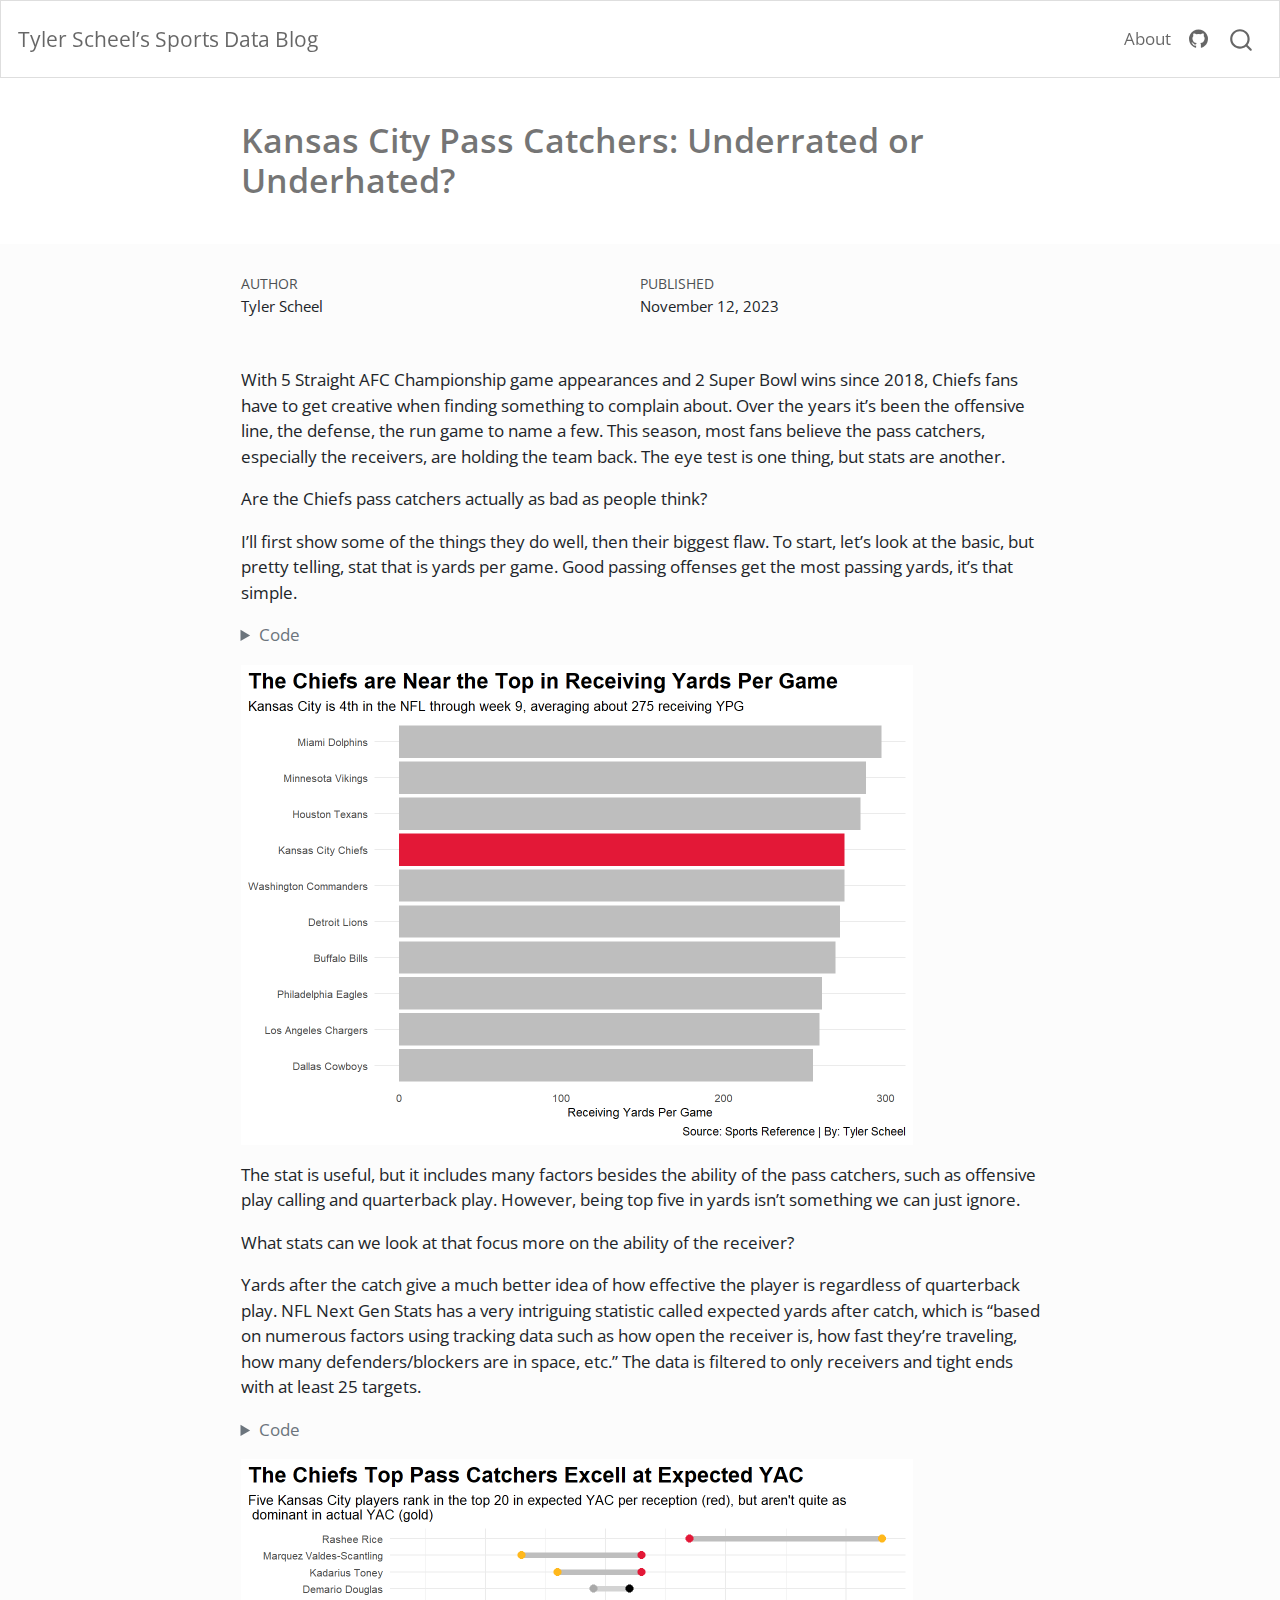
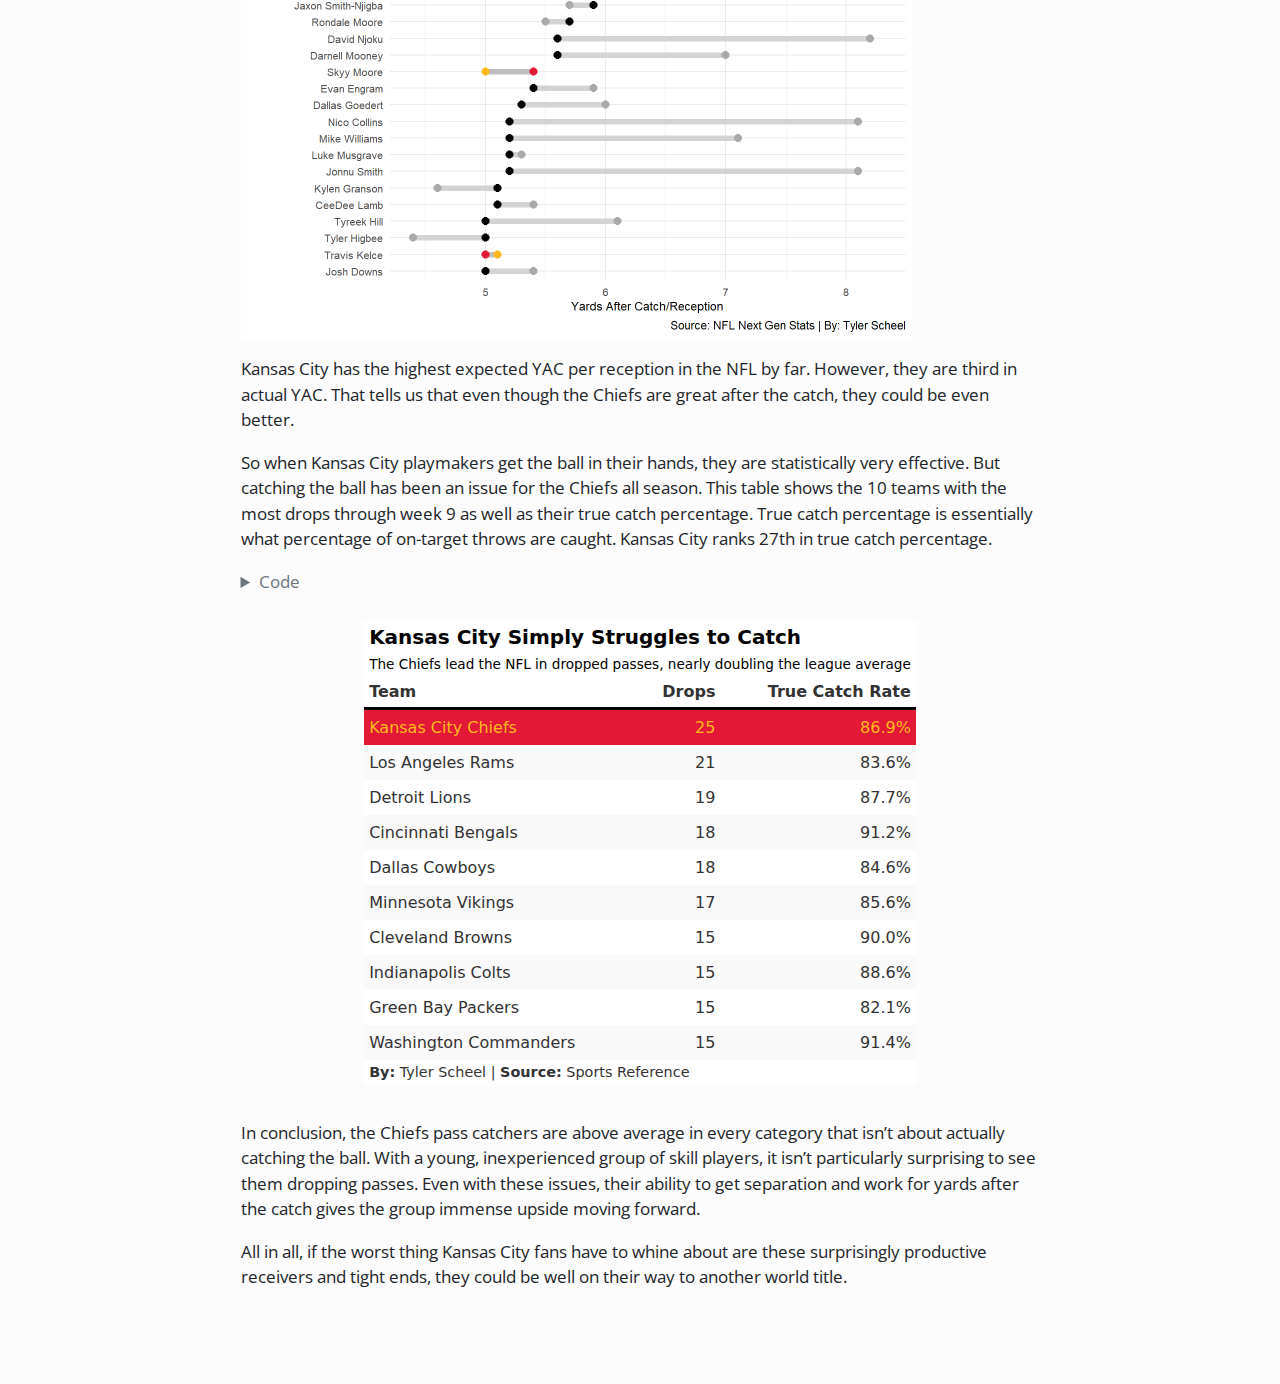
==== commit 0fe6678a: "blog post edit" ====
--- a/posts/kansas-city-pass-catchers/index.html
+++ b/posts/kansas-city-pass-catchers/index.html
@@ -174,7 +174,7 @@
 
 <p>With 5 Straight AFC Championship game appearances and 2 Super Bowl wins since 2018, Chiefs fans have to get creative when finding something to complain about. Over the years it’s been the offensive line, the defense, the run game to name a few. This season, most fans believe the pass catchers, especially the receivers, are holding the team back. The eye test is one thing, but stats are another.</p>
 <p>Are the Chiefs pass catchers actually as bad as people think?</p>
-<p>I’ll first show a few things they do well, and then their biggest flaw. To start, let’s look at the basic, but pretty telling, stat that is yards per game. Good passing offenses get the most passing yards, it’s that simple.</p>
+<p>I’ll first show some of the things they do well, then their biggest flaw. To start, let’s look at the basic, but pretty telling, stat that is yards per game. Good passing offenses get the most passing yards, it’s that simple.</p>
 <div class="cell">
 <details>
 <summary>Code</summary>
@@ -345,23 +345,23 @@
 </details>
 <div class="cell-output-display">
 
-<div id="puajezxwpv" style="padding-left:0px;padding-right:0px;padding-top:10px;padding-bottom:10px;overflow-x:auto;overflow-y:auto;width:auto;height:auto;">
-<style>#puajezxwpv table {
+<div id="ejigavgiyz" style="padding-left:0px;padding-right:0px;padding-top:10px;padding-bottom:10px;overflow-x:auto;overflow-y:auto;width:auto;height:auto;">
+<style>#ejigavgiyz table {
   font-family: system-ui, 'Segoe UI', Roboto, Helvetica, Arial, sans-serif, 'Apple Color Emoji', 'Segoe UI Emoji', 'Segoe UI Symbol', 'Noto Color Emoji';
   -webkit-font-smoothing: antialiased;
   -moz-osx-font-smoothing: grayscale;
 }
 
-#puajezxwpv thead, #puajezxwpv tbody, #puajezxwpv tfoot, #puajezxwpv tr, #puajezxwpv td, #puajezxwpv th {
+#ejigavgiyz thead, #ejigavgiyz tbody, #ejigavgiyz tfoot, #ejigavgiyz tr, #ejigavgiyz td, #ejigavgiyz th {
   border-style: none;
 }
 
-#puajezxwpv p {
+#ejigavgiyz p {
   margin: 0;
   padding: 0;
 }
 
-#puajezxwpv .gt_table {
+#ejigavgiyz .gt_table {
   display: table;
   border-collapse: collapse;
   line-height: normal;
@@ -387,12 +387,12 @@
   border-left-color: #D3D3D3;
 }
 
-#puajezxwpv .gt_caption {
+#ejigavgiyz .gt_caption {
   padding-top: 4px;
   padding-bottom: 4px;
 }
 
-#puajezxwpv .gt_title {
+#ejigavgiyz .gt_title {
   color: #333333;
   font-size: 125%;
   font-weight: initial;
@@ -404,7 +404,7 @@
   border-bottom-width: 0;
 }
 
-#puajezxwpv .gt_subtitle {
+#ejigavgiyz .gt_subtitle {
   color: #333333;
   font-size: 85%;
   font-weight: initial;
@@ -416,7 +416,7 @@
   border-top-width: 0;
 }
 
-#puajezxwpv .gt_heading {
+#ejigavgiyz .gt_heading {
   background-color: #FFFFFF;
   text-align: center;
   border-bottom-color: #FFFFFF;
@@ -428,13 +428,13 @@
   border-right-color: #D3D3D3;
 }
 
-#puajezxwpv .gt_bottom_border {
+#ejigavgiyz .gt_bottom_border {
   border-bottom-style: none;
   border-bottom-width: 2px;
   border-bottom-color: #D3D3D3;
 }
 
-#puajezxwpv .gt_col_headings {
+#ejigavgiyz .gt_col_headings {
   border-top-style: none;
   border-top-width: 2px;
   border-top-color: #D3D3D3;
@@ -449,7 +449,7 @@
   border-right-color: #D3D3D3;
 }
 
-#puajezxwpv .gt_col_heading {
+#ejigavgiyz .gt_col_heading {
   color: #333333;
   background-color: #FFFFFF;
   font-size: 100%;
@@ -469,7 +469,7 @@
   overflow-x: hidden;
 }
 
-#puajezxwpv .gt_column_spanner_outer {
+#ejigavgiyz .gt_column_spanner_outer {
   color: #333333;
   background-color: #FFFFFF;
   font-size: 100%;
@@ -481,15 +481,15 @@
   padding-right: 4px;
 }
 
-#puajezxwpv .gt_column_spanner_outer:first-child {
+#ejigavgiyz .gt_column_spanner_outer:first-child {
   padding-left: 0;
 }
 
-#puajezxwpv .gt_column_spanner_outer:last-child {
+#ejigavgiyz .gt_column_spanner_outer:last-child {
   padding-right: 0;
 }
 
-#puajezxwpv .gt_column_spanner {
+#ejigavgiyz .gt_column_spanner {
   border-bottom-style: none;
   border-bottom-width: 2px;
   border-bottom-color: #D3D3D3;
@@ -501,11 +501,11 @@
   width: 100%;
 }
 
-#puajezxwpv .gt_spanner_row {
+#ejigavgiyz .gt_spanner_row {
   border-bottom-style: hidden;
 }
 
-#puajezxwpv .gt_group_heading {
+#ejigavgiyz .gt_group_heading {
   padding-top: 8px;
   padding-bottom: 8px;
   padding-left: 5px;
@@ -531,7 +531,7 @@
   text-align: left;
 }
 
-#puajezxwpv .gt_empty_group_heading {
+#ejigavgiyz .gt_empty_group_heading {
   padding: 0.5px;
   color: #333333;
   background-color: #FFFFFF;
@@ -546,15 +546,15 @@
   vertical-align: middle;
 }
 
-#puajezxwpv .gt_from_md > :first-child {
+#ejigavgiyz .gt_from_md > :first-child {
   margin-top: 0;
 }
 
-#puajezxwpv .gt_from_md > :last-child {
+#ejigavgiyz .gt_from_md > :last-child {
   margin-bottom: 0;
 }
 
-#puajezxwpv .gt_row {
+#ejigavgiyz .gt_row {
   padding-top: 8px;
   padding-bottom: 8px;
   padding-left: 5px;
@@ -573,7 +573,7 @@
   overflow-x: hidden;
 }
 
-#puajezxwpv .gt_stub {
+#ejigavgiyz .gt_stub {
   color: #333333;
   background-color: #FFFFFF;
   font-size: 100%;
@@ -586,7 +586,7 @@
   padding-right: 5px;
 }
 
-#puajezxwpv .gt_stub_row_group {
+#ejigavgiyz .gt_stub_row_group {
   color: #333333;
   background-color: #FFFFFF;
   font-size: 100%;
@@ -600,15 +600,15 @@
   vertical-align: top;
 }
 
-#puajezxwpv .gt_row_group_first td {
+#ejigavgiyz .gt_row_group_first td {
   border-top-width: 2px;
 }
 
-#puajezxwpv .gt_row_group_first th {
+#ejigavgiyz .gt_row_group_first th {
   border-top-width: 2px;
 }
 
-#puajezxwpv .gt_summary_row {
+#ejigavgiyz .gt_summary_row {
   color: #333333;
   background-color: #FFFFFF;
   text-transform: inherit;
@@ -618,16 +618,16 @@
   padding-right: 5px;
 }
 
-#puajezxwpv .gt_first_summary_row {
+#ejigavgiyz .gt_first_summary_row {
   border-top-style: none;
   border-top-color: #D3D3D3;
 }
 
-#puajezxwpv .gt_first_summary_row.thick {
+#ejigavgiyz .gt_first_summary_row.thick {
   border-top-width: 2px;
 }
 
-#puajezxwpv .gt_last_summary_row {
+#ejigavgiyz .gt_last_summary_row {
   padding-top: 8px;
   padding-bottom: 8px;
   padding-left: 5px;
@@ -637,7 +637,7 @@
   border-bottom-color: #D3D3D3;
 }
 
-#puajezxwpv .gt_grand_summary_row {
+#ejigavgiyz .gt_grand_summary_row {
   color: #333333;
   background-color: #FFFFFF;
   text-transform: inherit;
@@ -647,7 +647,7 @@
   padding-right: 5px;
 }
 
-#puajezxwpv .gt_first_grand_summary_row {
+#ejigavgiyz .gt_first_grand_summary_row {
   padding-top: 8px;
   padding-bottom: 8px;
   padding-left: 5px;
@@ -657,7 +657,7 @@
   border-top-color: #D3D3D3;
 }
 
-#puajezxwpv .gt_last_grand_summary_row_top {
+#ejigavgiyz .gt_last_grand_summary_row_top {
   padding-top: 8px;
   padding-bottom: 8px;
   padding-left: 5px;
@@ -667,11 +667,11 @@
   border-bottom-color: #D3D3D3;
 }
 
-#puajezxwpv .gt_striped {
+#ejigavgiyz .gt_striped {
   background-color: rgba(128, 128, 128, 0.05);
 }
 
-#puajezxwpv .gt_table_body {
+#ejigavgiyz .gt_table_body {
   border-top-style: none;
   border-top-width: 2px;
   border-top-color: #D3D3D3;
@@ -680,7 +680,7 @@
   border-bottom-color: #D3D3D3;
 }
 
-#puajezxwpv .gt_footnotes {
+#ejigavgiyz .gt_footnotes {
   color: #333333;
   background-color: #FFFFFF;
   border-bottom-style: none;
@@ -694,7 +694,7 @@
   border-right-color: #D3D3D3;
 }
 
-#puajezxwpv .gt_footnote {
+#ejigavgiyz .gt_footnote {
   margin: 0px;
   font-size: 90%;
   padding-top: 4px;
@@ -703,7 +703,7 @@
   padding-right: 5px;
 }
 
-#puajezxwpv .gt_sourcenotes {
+#ejigavgiyz .gt_sourcenotes {
   color: #333333;
   background-color: #FFFFFF;
   border-bottom-style: none;
@@ -717,7 +717,7 @@
   border-right-color: #D3D3D3;
 }
 
-#puajezxwpv .gt_sourcenote {
+#ejigavgiyz .gt_sourcenote {
   font-size: 90%;
   padding-top: 4px;
   padding-bottom: 4px;
@@ -725,63 +725,63 @@
   padding-right: 5px;
 }
 
-#puajezxwpv .gt_left {
+#ejigavgiyz .gt_left {
   text-align: left;
 }
 
-#puajezxwpv .gt_center {
+#ejigavgiyz .gt_center {
   text-align: center;
 }
 
-#puajezxwpv .gt_right {
+#ejigavgiyz .gt_right {
   text-align: right;
   font-variant-numeric: tabular-nums;
 }
 
-#puajezxwpv .gt_font_normal {
+#ejigavgiyz .gt_font_normal {
   font-weight: normal;
 }
 
-#puajezxwpv .gt_font_bold {
+#ejigavgiyz .gt_font_bold {
   font-weight: bold;
 }
 
-#puajezxwpv .gt_font_italic {
+#ejigavgiyz .gt_font_italic {
   font-style: italic;
 }
 
-#puajezxwpv .gt_super {
+#ejigavgiyz .gt_super {
   font-size: 65%;
 }
 
-#puajezxwpv .gt_footnote_marks {
+#ejigavgiyz .gt_footnote_marks {
   font-size: 75%;
   vertical-align: 0.4em;
   position: initial;
 }
 
-#puajezxwpv .gt_asterisk {
+#ejigavgiyz .gt_asterisk {
   font-size: 100%;
   vertical-align: 0;
 }
 
-#puajezxwpv .gt_indent_1 {
+#ejigavgiyz .gt_indent_1 {
   text-indent: 5px;
 }
 
-#puajezxwpv .gt_indent_2 {
+#ejigavgiyz .gt_indent_2 {
   text-indent: 10px;
 }
 
-#puajezxwpv .gt_indent_3 {
+#ejigavgiyz .gt_indent_3 {
   text-indent: 15px;
 }
 
-#puajezxwpv .gt_indent_4 {
+#ejigavgiyz .gt_indent_4 {
   text-indent: 20px;
 }
 
-#puajezxwpv .gt_indent_5 {
+#ejigavgiyz .gt_indent_5 {
   text-indent: 25px;
 }
 </style>
@@ -842,7 +842,7 @@
 </div>
 </div>
 <p>In conclusion, the Chiefs pass catchers are above average in every category that isn’t about actually catching the ball. With a young, inexperienced group of skill players, it isn’t particularly surprising to see them dropping passes. Even with these issues, their ability to get separation and work for yards after the catch gives the group immense upside moving forward.</p>
-<p>All in all, if the worst thing Kansas City fans have to whine about is these surprisingly productive receivers and tight ends, they could be well on their way to another world title.</p>
+<p>All in all, if the worst thing Kansas City fans have to whine about are these surprisingly productive receivers and tight ends, they could be well on their way to another world title.</p>
 
 
 
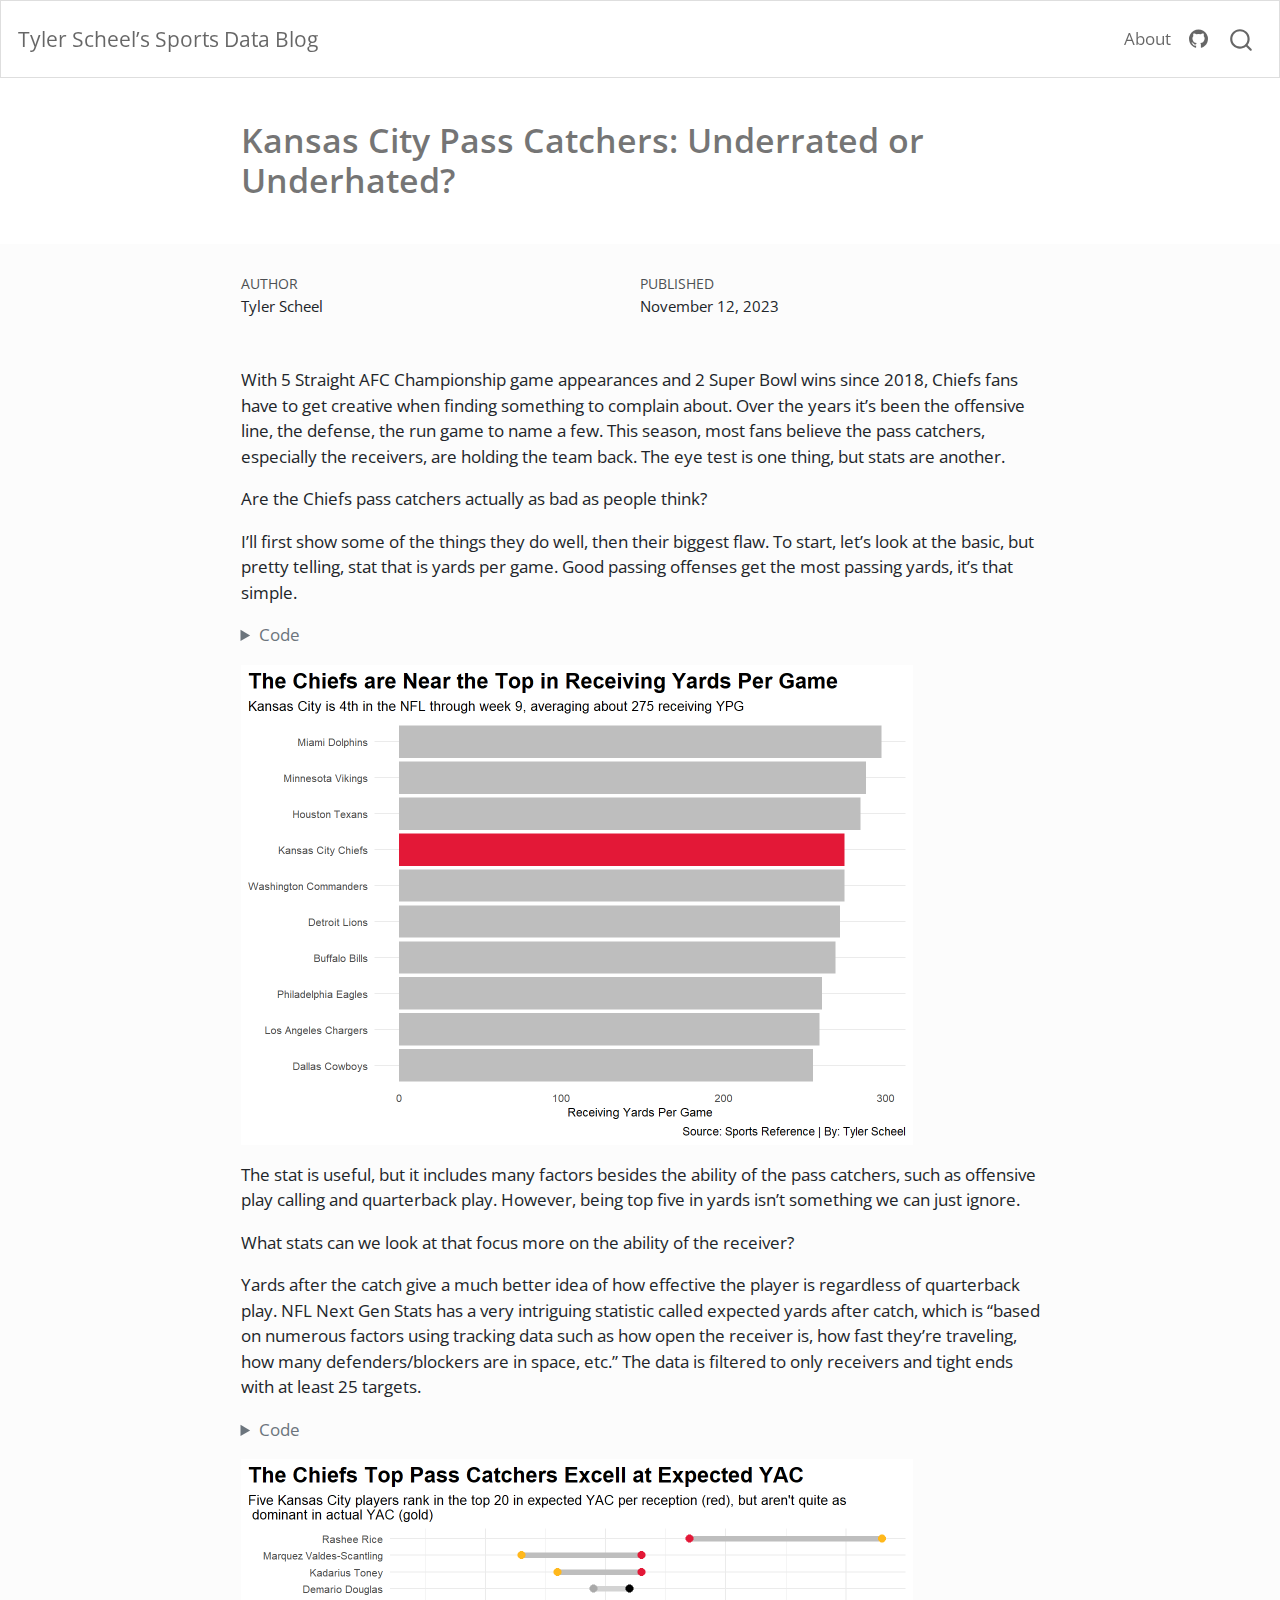
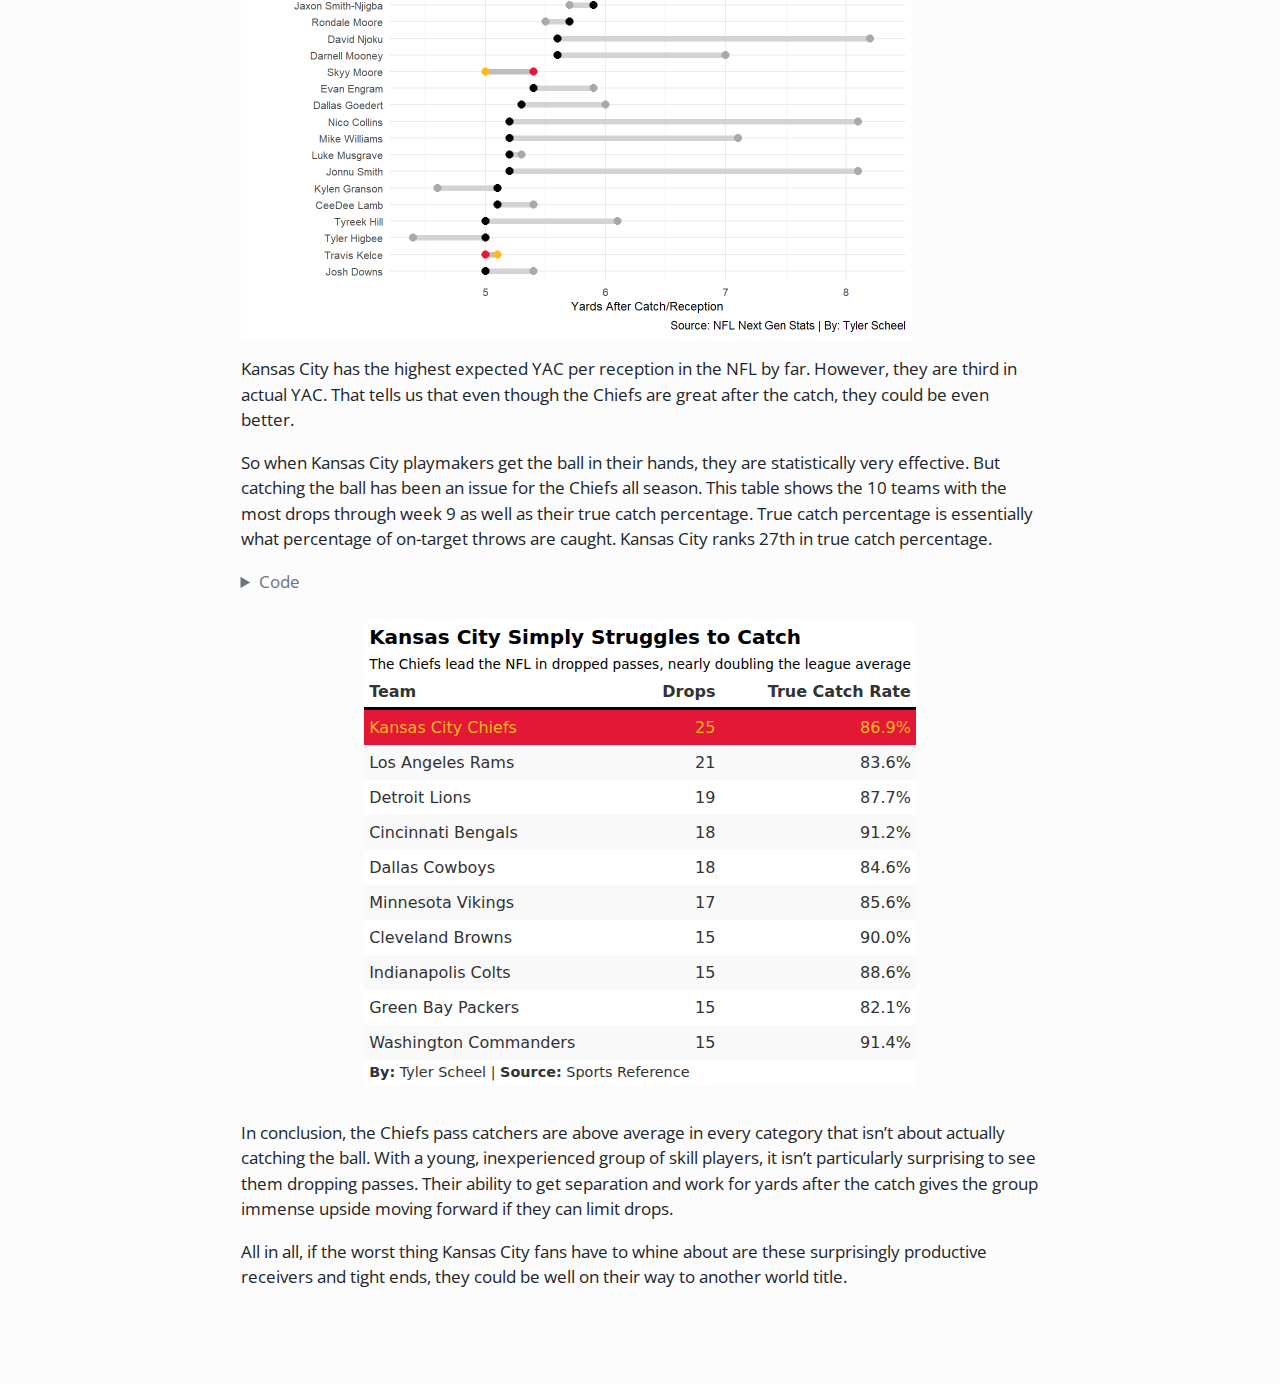
==== commit ddb5551d: "last blog post edut" ====
--- a/posts/kansas-city-pass-catchers/index.html
+++ b/posts/kansas-city-pass-catchers/index.html
@@ -345,23 +345,23 @@
 </details>
 <div class="cell-output-display">
 
-<div id="ejigavgiyz" style="padding-left:0px;padding-right:0px;padding-top:10px;padding-bottom:10px;overflow-x:auto;overflow-y:auto;width:auto;height:auto;">
-<style>#ejigavgiyz table {
+<div id="epevorcvak" style="padding-left:0px;padding-right:0px;padding-top:10px;padding-bottom:10px;overflow-x:auto;overflow-y:auto;width:auto;height:auto;">
+<style>#epevorcvak table {
   font-family: system-ui, 'Segoe UI', Roboto, Helvetica, Arial, sans-serif, 'Apple Color Emoji', 'Segoe UI Emoji', 'Segoe UI Symbol', 'Noto Color Emoji';
   -webkit-font-smoothing: antialiased;
   -moz-osx-font-smoothing: grayscale;
 }
 
-#ejigavgiyz thead, #ejigavgiyz tbody, #ejigavgiyz tfoot, #ejigavgiyz tr, #ejigavgiyz td, #ejigavgiyz th {
+#epevorcvak thead, #epevorcvak tbody, #epevorcvak tfoot, #epevorcvak tr, #epevorcvak td, #epevorcvak th {
   border-style: none;
 }
 
-#ejigavgiyz p {
+#epevorcvak p {
   margin: 0;
   padding: 0;
 }
 
-#ejigavgiyz .gt_table {
+#epevorcvak .gt_table {
   display: table;
   border-collapse: collapse;
   line-height: normal;
@@ -387,12 +387,12 @@
   border-left-color: #D3D3D3;
 }
 
-#ejigavgiyz .gt_caption {
+#epevorcvak .gt_caption {
   padding-top: 4px;
   padding-bottom: 4px;
 }
 
-#ejigavgiyz .gt_title {
+#epevorcvak .gt_title {
   color: #333333;
   font-size: 125%;
   font-weight: initial;
@@ -404,7 +404,7 @@
   border-bottom-width: 0;
 }
 
-#ejigavgiyz .gt_subtitle {
+#epevorcvak .gt_subtitle {
   color: #333333;
   font-size: 85%;
   font-weight: initial;
@@ -416,7 +416,7 @@
   border-top-width: 0;
 }
 
-#ejigavgiyz .gt_heading {
+#epevorcvak .gt_heading {
   background-color: #FFFFFF;
   text-align: center;
   border-bottom-color: #FFFFFF;
@@ -428,13 +428,13 @@
   border-right-color: #D3D3D3;
 }
 
-#ejigavgiyz .gt_bottom_border {
+#epevorcvak .gt_bottom_border {
   border-bottom-style: none;
   border-bottom-width: 2px;
   border-bottom-color: #D3D3D3;
 }
 
-#ejigavgiyz .gt_col_headings {
+#epevorcvak .gt_col_headings {
   border-top-style: none;
   border-top-width: 2px;
   border-top-color: #D3D3D3;
@@ -449,7 +449,7 @@
   border-right-color: #D3D3D3;
 }
 
-#ejigavgiyz .gt_col_heading {
+#epevorcvak .gt_col_heading {
   color: #333333;
   background-color: #FFFFFF;
   font-size: 100%;
@@ -469,7 +469,7 @@
   overflow-x: hidden;
 }
 
-#ejigavgiyz .gt_column_spanner_outer {
+#epevorcvak .gt_column_spanner_outer {
   color: #333333;
   background-color: #FFFFFF;
   font-size: 100%;
@@ -481,15 +481,15 @@
   padding-right: 4px;
 }
 
-#ejigavgiyz .gt_column_spanner_outer:first-child {
+#epevorcvak .gt_column_spanner_outer:first-child {
   padding-left: 0;
 }
 
-#ejigavgiyz .gt_column_spanner_outer:last-child {
+#epevorcvak .gt_column_spanner_outer:last-child {
   padding-right: 0;
 }
 
-#ejigavgiyz .gt_column_spanner {
+#epevorcvak .gt_column_spanner {
   border-bottom-style: none;
   border-bottom-width: 2px;
   border-bottom-color: #D3D3D3;
@@ -501,11 +501,11 @@
   width: 100%;
 }
 
-#ejigavgiyz .gt_spanner_row {
+#epevorcvak .gt_spanner_row {
   border-bottom-style: hidden;
 }
 
-#ejigavgiyz .gt_group_heading {
+#epevorcvak .gt_group_heading {
   padding-top: 8px;
   padding-bottom: 8px;
   padding-left: 5px;
@@ -531,7 +531,7 @@
   text-align: left;
 }
 
-#ejigavgiyz .gt_empty_group_heading {
+#epevorcvak .gt_empty_group_heading {
   padding: 0.5px;
   color: #333333;
   background-color: #FFFFFF;
@@ -546,15 +546,15 @@
   vertical-align: middle;
 }
 
-#ejigavgiyz .gt_from_md > :first-child {
+#epevorcvak .gt_from_md > :first-child {
   margin-top: 0;
 }
 
-#ejigavgiyz .gt_from_md > :last-child {
+#epevorcvak .gt_from_md > :last-child {
   margin-bottom: 0;
 }
 
-#ejigavgiyz .gt_row {
+#epevorcvak .gt_row {
   padding-top: 8px;
   padding-bottom: 8px;
   padding-left: 5px;
@@ -573,7 +573,7 @@
   overflow-x: hidden;
 }
 
-#ejigavgiyz .gt_stub {
+#epevorcvak .gt_stub {
   color: #333333;
   background-color: #FFFFFF;
   font-size: 100%;
@@ -586,7 +586,7 @@
   padding-right: 5px;
 }
 
-#ejigavgiyz .gt_stub_row_group {
+#epevorcvak .gt_stub_row_group {
   color: #333333;
   background-color: #FFFFFF;
   font-size: 100%;
@@ -600,15 +600,15 @@
   vertical-align: top;
 }
 
-#ejigavgiyz .gt_row_group_first td {
+#epevorcvak .gt_row_group_first td {
   border-top-width: 2px;
 }
 
-#ejigavgiyz .gt_row_group_first th {
+#epevorcvak .gt_row_group_first th {
   border-top-width: 2px;
 }
 
-#ejigavgiyz .gt_summary_row {
+#epevorcvak .gt_summary_row {
   color: #333333;
   background-color: #FFFFFF;
   text-transform: inherit;
@@ -618,16 +618,16 @@
   padding-right: 5px;
 }
 
-#ejigavgiyz .gt_first_summary_row {
+#epevorcvak .gt_first_summary_row {
   border-top-style: none;
   border-top-color: #D3D3D3;
 }
 
-#ejigavgiyz .gt_first_summary_row.thick {
+#epevorcvak .gt_first_summary_row.thick {
   border-top-width: 2px;
 }
 
-#ejigavgiyz .gt_last_summary_row {
+#epevorcvak .gt_last_summary_row {
   padding-top: 8px;
   padding-bottom: 8px;
   padding-left: 5px;
@@ -637,7 +637,7 @@
   border-bottom-color: #D3D3D3;
 }
 
-#ejigavgiyz .gt_grand_summary_row {
+#epevorcvak .gt_grand_summary_row {
   color: #333333;
   background-color: #FFFFFF;
   text-transform: inherit;
@@ -647,7 +647,7 @@
   padding-right: 5px;
 }
 
-#ejigavgiyz .gt_first_grand_summary_row {
+#epevorcvak .gt_first_grand_summary_row {
   padding-top: 8px;
   padding-bottom: 8px;
   padding-left: 5px;
@@ -657,7 +657,7 @@
   border-top-color: #D3D3D3;
 }
 
-#ejigavgiyz .gt_last_grand_summary_row_top {
+#epevorcvak .gt_last_grand_summary_row_top {
   padding-top: 8px;
   padding-bottom: 8px;
   padding-left: 5px;
@@ -667,11 +667,11 @@
   border-bottom-color: #D3D3D3;
 }
 
-#ejigavgiyz .gt_striped {
+#epevorcvak .gt_striped {
   background-color: rgba(128, 128, 128, 0.05);
 }
 
-#ejigavgiyz .gt_table_body {
+#epevorcvak .gt_table_body {
   border-top-style: none;
   border-top-width: 2px;
   border-top-color: #D3D3D3;
@@ -680,7 +680,7 @@
   border-bottom-color: #D3D3D3;
 }
 
-#ejigavgiyz .gt_footnotes {
+#epevorcvak .gt_footnotes {
   color: #333333;
   background-color: #FFFFFF;
   border-bottom-style: none;
@@ -694,7 +694,7 @@
   border-right-color: #D3D3D3;
 }
 
-#ejigavgiyz .gt_footnote {
+#epevorcvak .gt_footnote {
   margin: 0px;
   font-size: 90%;
   padding-top: 4px;
@@ -703,7 +703,7 @@
   padding-right: 5px;
 }
 
-#ejigavgiyz .gt_sourcenotes {
+#epevorcvak .gt_sourcenotes {
   color: #333333;
   background-color: #FFFFFF;
   border-bottom-style: none;
@@ -717,7 +717,7 @@
   border-right-color: #D3D3D3;
 }
 
-#ejigavgiyz .gt_sourcenote {
+#epevorcvak .gt_sourcenote {
   font-size: 90%;
   padding-top: 4px;
   padding-bottom: 4px;
@@ -725,63 +725,63 @@
   padding-right: 5px;
 }
 
-#ejigavgiyz .gt_left {
+#epevorcvak .gt_left {
   text-align: left;
 }
 
-#ejigavgiyz .gt_center {
+#epevorcvak .gt_center {
   text-align: center;
 }
 
-#ejigavgiyz .gt_right {
+#epevorcvak .gt_right {
   text-align: right;
   font-variant-numeric: tabular-nums;
 }
 
-#ejigavgiyz .gt_font_normal {
+#epevorcvak .gt_font_normal {
   font-weight: normal;
 }
 
-#ejigavgiyz .gt_font_bold {
+#epevorcvak .gt_font_bold {
   font-weight: bold;
 }
 
-#ejigavgiyz .gt_font_italic {
+#epevorcvak .gt_font_italic {
   font-style: italic;
 }
 
-#ejigavgiyz .gt_super {
+#epevorcvak .gt_super {
   font-size: 65%;
 }
 
-#ejigavgiyz .gt_footnote_marks {
+#epevorcvak .gt_footnote_marks {
   font-size: 75%;
   vertical-align: 0.4em;
   position: initial;
 }
 
-#ejigavgiyz .gt_asterisk {
+#epevorcvak .gt_asterisk {
   font-size: 100%;
   vertical-align: 0;
 }
 
-#ejigavgiyz .gt_indent_1 {
+#epevorcvak .gt_indent_1 {
   text-indent: 5px;
 }
 
-#ejigavgiyz .gt_indent_2 {
+#epevorcvak .gt_indent_2 {
   text-indent: 10px;
 }
 
-#ejigavgiyz .gt_indent_3 {
+#epevorcvak .gt_indent_3 {
   text-indent: 15px;
 }
 
-#ejigavgiyz .gt_indent_4 {
+#epevorcvak .gt_indent_4 {
   text-indent: 20px;
 }
 
-#ejigavgiyz .gt_indent_5 {
+#epevorcvak .gt_indent_5 {
   text-indent: 25px;
 }
 </style>
@@ -841,7 +841,7 @@
 </div>
 </div>
 </div>
-<p>In conclusion, the Chiefs pass catchers are above average in every category that isn’t about actually catching the ball. With a young, inexperienced group of skill players, it isn’t particularly surprising to see them dropping passes. Even with these issues, their ability to get separation and work for yards after the catch gives the group immense upside moving forward.</p>
+<p>In conclusion, the Chiefs pass catchers are above average in every category that isn’t about actually catching the ball. With a young, inexperienced group of skill players, it isn’t particularly surprising to see them dropping passes. Their ability to get separation and work for yards after the catch gives the group immense upside moving forward if they can limit drops.</p>
 <p>All in all, if the worst thing Kansas City fans have to whine about are these surprisingly productive receivers and tight ends, they could be well on their way to another world title.</p>
 
 
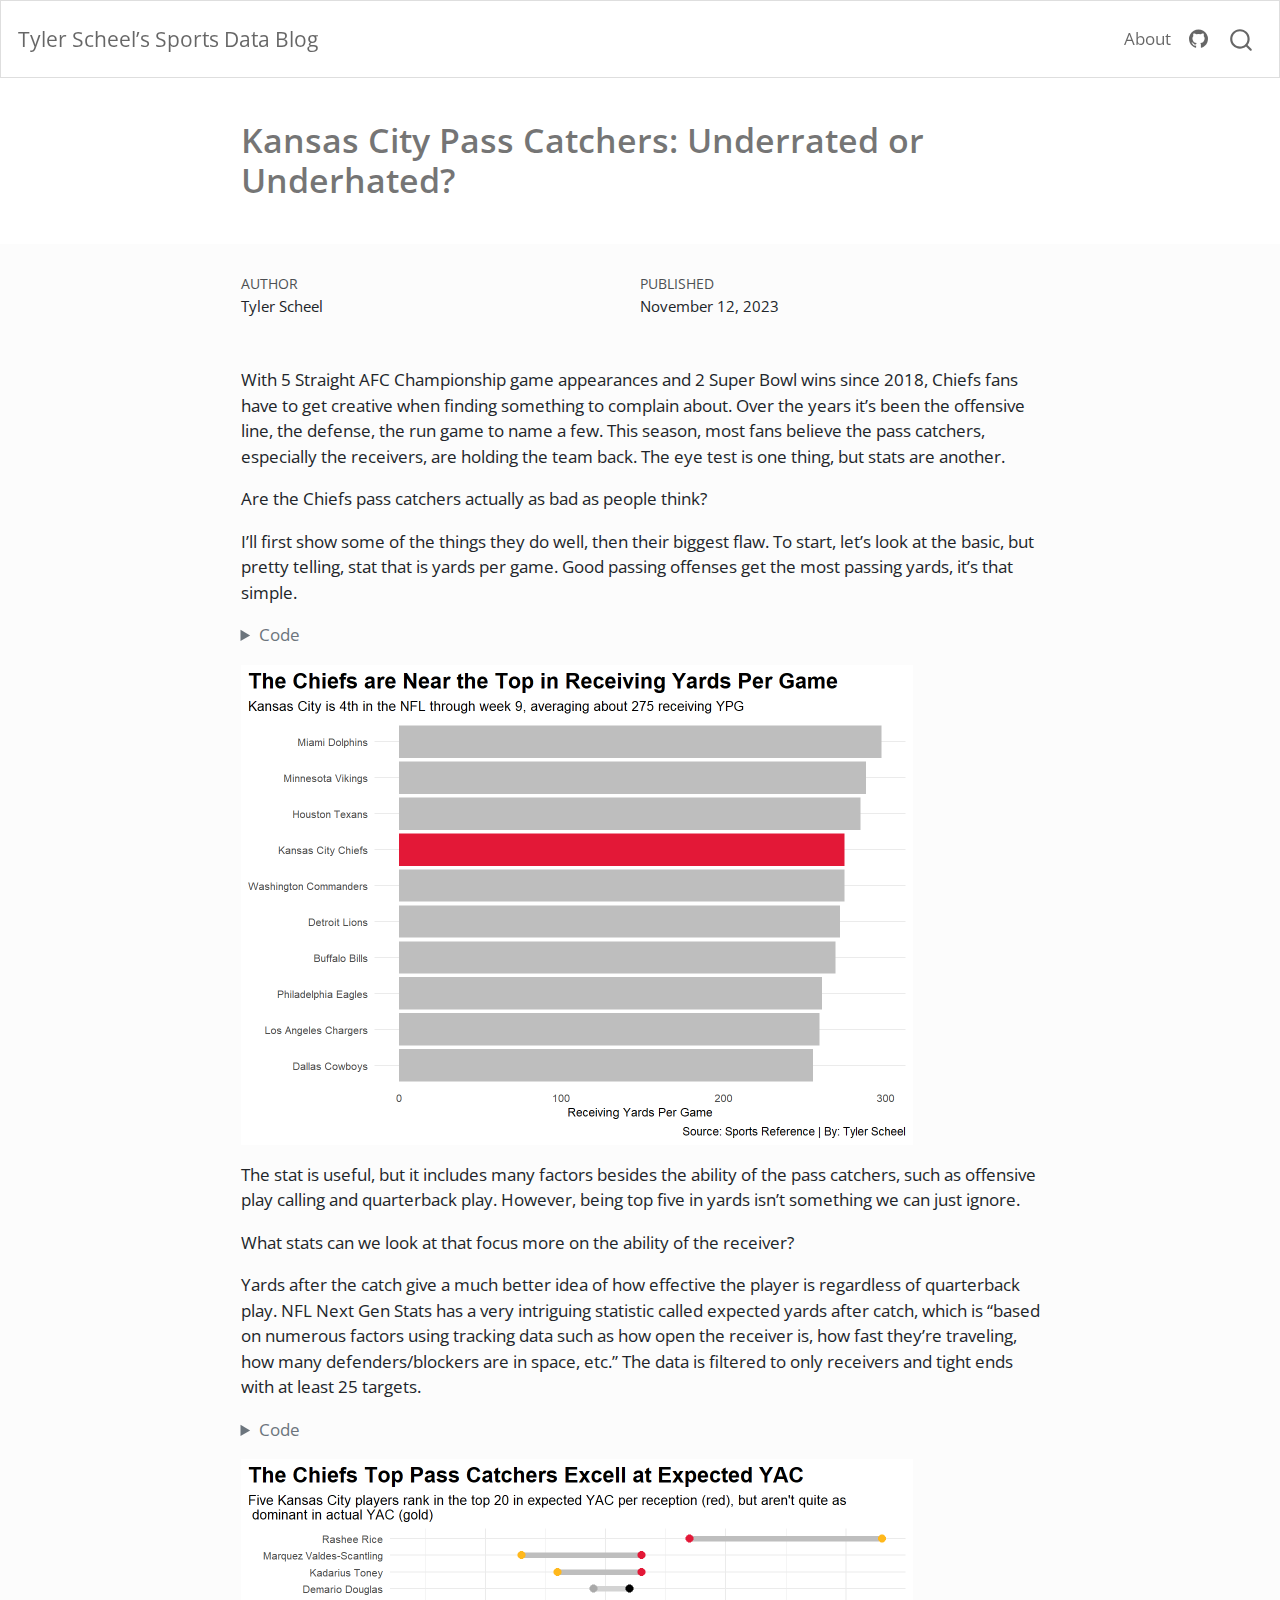
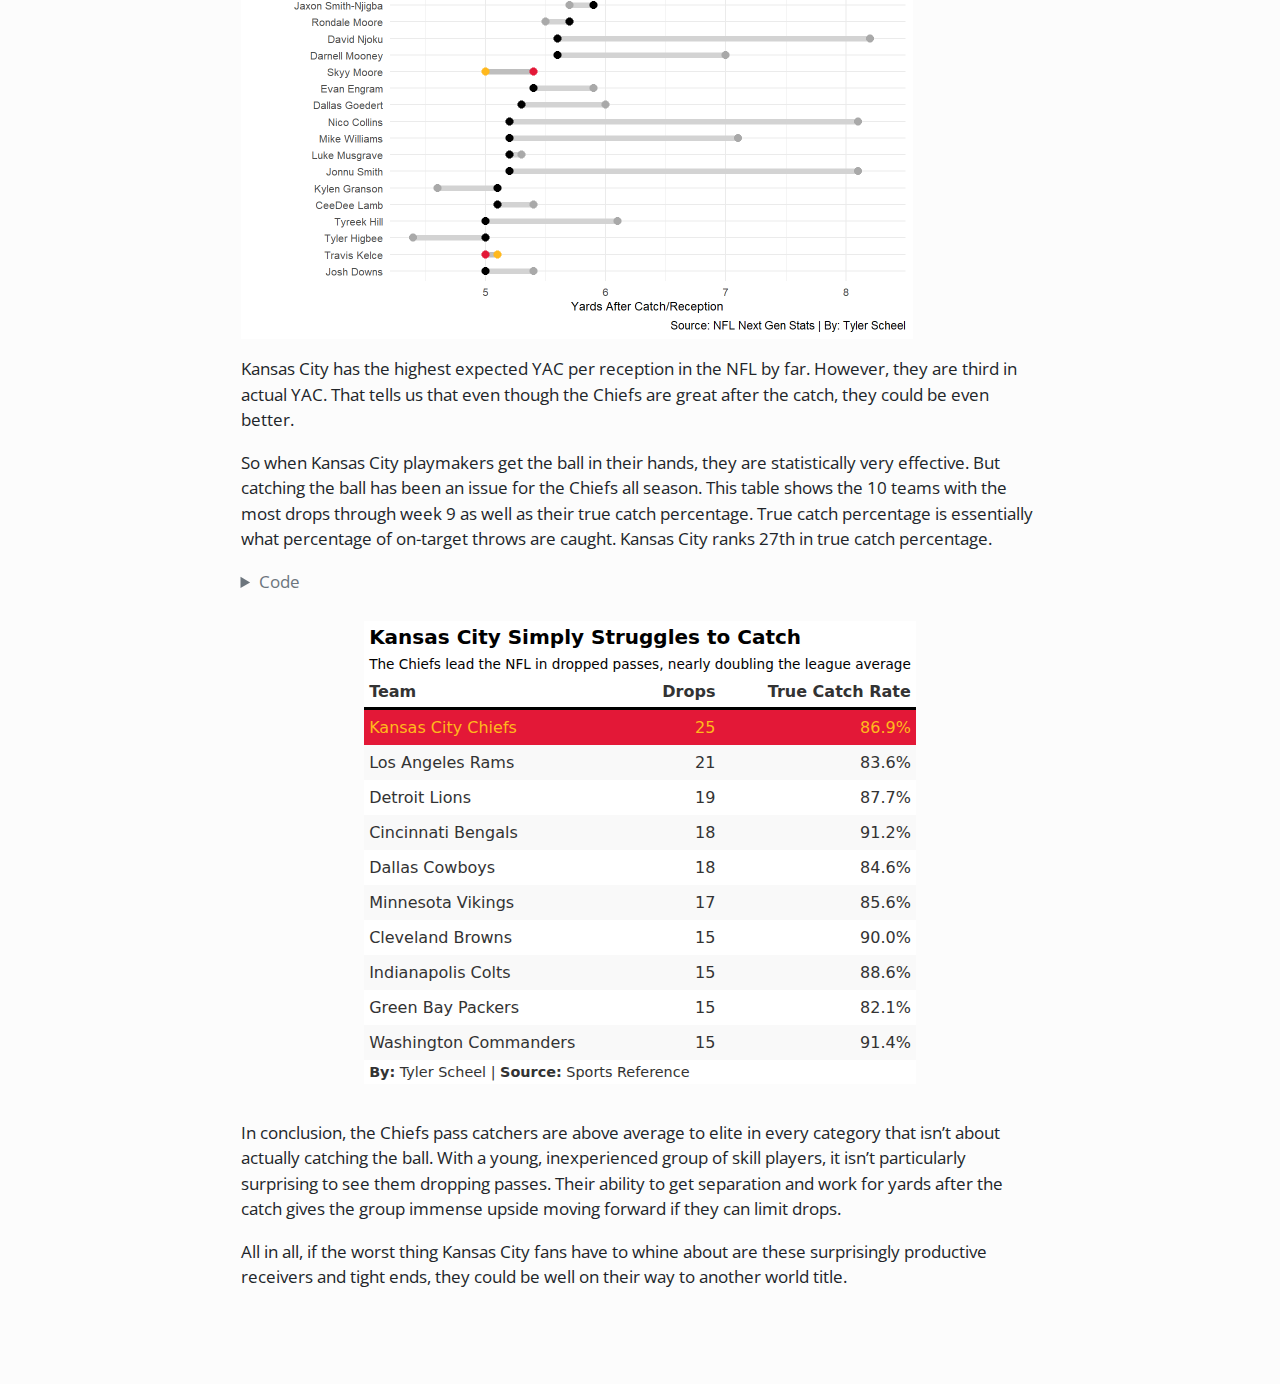
==== commit 4dc2447d: "real final blog post edit" ====
--- a/posts/kansas-city-pass-catchers/index.html
+++ b/posts/kansas-city-pass-catchers/index.html
@@ -345,23 +345,23 @@
 </details>
 <div class="cell-output-display">
 
-<div id="epevorcvak" style="padding-left:0px;padding-right:0px;padding-top:10px;padding-bottom:10px;overflow-x:auto;overflow-y:auto;width:auto;height:auto;">
-<style>#epevorcvak table {
+<div id="iqtvstkweh" style="padding-left:0px;padding-right:0px;padding-top:10px;padding-bottom:10px;overflow-x:auto;overflow-y:auto;width:auto;height:auto;">
+<style>#iqtvstkweh table {
   font-family: system-ui, 'Segoe UI', Roboto, Helvetica, Arial, sans-serif, 'Apple Color Emoji', 'Segoe UI Emoji', 'Segoe UI Symbol', 'Noto Color Emoji';
   -webkit-font-smoothing: antialiased;
   -moz-osx-font-smoothing: grayscale;
 }
 
-#epevorcvak thead, #epevorcvak tbody, #epevorcvak tfoot, #epevorcvak tr, #epevorcvak td, #epevorcvak th {
+#iqtvstkweh thead, #iqtvstkweh tbody, #iqtvstkweh tfoot, #iqtvstkweh tr, #iqtvstkweh td, #iqtvstkweh th {
   border-style: none;
 }
 
-#epevorcvak p {
+#iqtvstkweh p {
   margin: 0;
   padding: 0;
 }
 
-#epevorcvak .gt_table {
+#iqtvstkweh .gt_table {
   display: table;
   border-collapse: collapse;
   line-height: normal;
@@ -387,12 +387,12 @@
   border-left-color: #D3D3D3;
 }
 
-#epevorcvak .gt_caption {
+#iqtvstkweh .gt_caption {
   padding-top: 4px;
   padding-bottom: 4px;
 }
 
-#epevorcvak .gt_title {
+#iqtvstkweh .gt_title {
   color: #333333;
   font-size: 125%;
   font-weight: initial;
@@ -404,7 +404,7 @@
   border-bottom-width: 0;
 }
 
-#epevorcvak .gt_subtitle {
+#iqtvstkweh .gt_subtitle {
   color: #333333;
   font-size: 85%;
   font-weight: initial;
@@ -416,7 +416,7 @@
   border-top-width: 0;
 }
 
-#epevorcvak .gt_heading {
+#iqtvstkweh .gt_heading {
   background-color: #FFFFFF;
   text-align: center;
   border-bottom-color: #FFFFFF;
@@ -428,13 +428,13 @@
   border-right-color: #D3D3D3;
 }
 
-#epevorcvak .gt_bottom_border {
+#iqtvstkweh .gt_bottom_border {
   border-bottom-style: none;
   border-bottom-width: 2px;
   border-bottom-color: #D3D3D3;
 }
 
-#epevorcvak .gt_col_headings {
+#iqtvstkweh .gt_col_headings {
   border-top-style: none;
   border-top-width: 2px;
   border-top-color: #D3D3D3;
@@ -449,7 +449,7 @@
   border-right-color: #D3D3D3;
 }
 
-#epevorcvak .gt_col_heading {
+#iqtvstkweh .gt_col_heading {
   color: #333333;
   background-color: #FFFFFF;
   font-size: 100%;
@@ -469,7 +469,7 @@
   overflow-x: hidden;
 }
 
-#epevorcvak .gt_column_spanner_outer {
+#iqtvstkweh .gt_column_spanner_outer {
   color: #333333;
   background-color: #FFFFFF;
   font-size: 100%;
@@ -481,15 +481,15 @@
   padding-right: 4px;
 }
 
-#epevorcvak .gt_column_spanner_outer:first-child {
+#iqtvstkweh .gt_column_spanner_outer:first-child {
   padding-left: 0;
 }
 
-#epevorcvak .gt_column_spanner_outer:last-child {
+#iqtvstkweh .gt_column_spanner_outer:last-child {
   padding-right: 0;
 }
 
-#epevorcvak .gt_column_spanner {
+#iqtvstkweh .gt_column_spanner {
   border-bottom-style: none;
   border-bottom-width: 2px;
   border-bottom-color: #D3D3D3;
@@ -501,11 +501,11 @@
   width: 100%;
 }
 
-#epevorcvak .gt_spanner_row {
+#iqtvstkweh .gt_spanner_row {
   border-bottom-style: hidden;
 }
 
-#epevorcvak .gt_group_heading {
+#iqtvstkweh .gt_group_heading {
   padding-top: 8px;
   padding-bottom: 8px;
   padding-left: 5px;
@@ -531,7 +531,7 @@
   text-align: left;
 }
 
-#epevorcvak .gt_empty_group_heading {
+#iqtvstkweh .gt_empty_group_heading {
   padding: 0.5px;
   color: #333333;
   background-color: #FFFFFF;
@@ -546,15 +546,15 @@
   vertical-align: middle;
 }
 
-#epevorcvak .gt_from_md > :first-child {
+#iqtvstkweh .gt_from_md > :first-child {
   margin-top: 0;
 }
 
-#epevorcvak .gt_from_md > :last-child {
+#iqtvstkweh .gt_from_md > :last-child {
   margin-bottom: 0;
 }
 
-#epevorcvak .gt_row {
+#iqtvstkweh .gt_row {
   padding-top: 8px;
   padding-bottom: 8px;
   padding-left: 5px;
@@ -573,7 +573,7 @@
   overflow-x: hidden;
 }
 
-#epevorcvak .gt_stub {
+#iqtvstkweh .gt_stub {
   color: #333333;
   background-color: #FFFFFF;
   font-size: 100%;
@@ -586,7 +586,7 @@
   padding-right: 5px;
 }
 
-#epevorcvak .gt_stub_row_group {
+#iqtvstkweh .gt_stub_row_group {
   color: #333333;
   background-color: #FFFFFF;
   font-size: 100%;
@@ -600,15 +600,15 @@
   vertical-align: top;
 }
 
-#epevorcvak .gt_row_group_first td {
+#iqtvstkweh .gt_row_group_first td {
   border-top-width: 2px;
 }
 
-#epevorcvak .gt_row_group_first th {
+#iqtvstkweh .gt_row_group_first th {
   border-top-width: 2px;
 }
 
-#epevorcvak .gt_summary_row {
+#iqtvstkweh .gt_summary_row {
   color: #333333;
   background-color: #FFFFFF;
   text-transform: inherit;
@@ -618,16 +618,16 @@
   padding-right: 5px;
 }
 
-#epevorcvak .gt_first_summary_row {
+#iqtvstkweh .gt_first_summary_row {
   border-top-style: none;
   border-top-color: #D3D3D3;
 }
 
-#epevorcvak .gt_first_summary_row.thick {
+#iqtvstkweh .gt_first_summary_row.thick {
   border-top-width: 2px;
 }
 
-#epevorcvak .gt_last_summary_row {
+#iqtvstkweh .gt_last_summary_row {
   padding-top: 8px;
   padding-bottom: 8px;
   padding-left: 5px;
@@ -637,7 +637,7 @@
   border-bottom-color: #D3D3D3;
 }
 
-#epevorcvak .gt_grand_summary_row {
+#iqtvstkweh .gt_grand_summary_row {
   color: #333333;
   background-color: #FFFFFF;
   text-transform: inherit;
@@ -647,7 +647,7 @@
   padding-right: 5px;
 }
 
-#epevorcvak .gt_first_grand_summary_row {
+#iqtvstkweh .gt_first_grand_summary_row {
   padding-top: 8px;
   padding-bottom: 8px;
   padding-left: 5px;
@@ -657,7 +657,7 @@
   border-top-color: #D3D3D3;
 }
 
-#epevorcvak .gt_last_grand_summary_row_top {
+#iqtvstkweh .gt_last_grand_summary_row_top {
   padding-top: 8px;
   padding-bottom: 8px;
   padding-left: 5px;
@@ -667,11 +667,11 @@
   border-bottom-color: #D3D3D3;
 }
 
-#epevorcvak .gt_striped {
+#iqtvstkweh .gt_striped {
   background-color: rgba(128, 128, 128, 0.05);
 }
 
-#epevorcvak .gt_table_body {
+#iqtvstkweh .gt_table_body {
   border-top-style: none;
   border-top-width: 2px;
   border-top-color: #D3D3D3;
@@ -680,7 +680,7 @@
   border-bottom-color: #D3D3D3;
 }
 
-#epevorcvak .gt_footnotes {
+#iqtvstkweh .gt_footnotes {
   color: #333333;
   background-color: #FFFFFF;
   border-bottom-style: none;
@@ -694,7 +694,7 @@
   border-right-color: #D3D3D3;
 }
 
-#epevorcvak .gt_footnote {
+#iqtvstkweh .gt_footnote {
   margin: 0px;
   font-size: 90%;
   padding-top: 4px;
@@ -703,7 +703,7 @@
   padding-right: 5px;
 }
 
-#epevorcvak .gt_sourcenotes {
+#iqtvstkweh .gt_sourcenotes {
   color: #333333;
   background-color: #FFFFFF;
   border-bottom-style: none;
@@ -717,7 +717,7 @@
   border-right-color: #D3D3D3;
 }
 
-#epevorcvak .gt_sourcenote {
+#iqtvstkweh .gt_sourcenote {
   font-size: 90%;
   padding-top: 4px;
   padding-bottom: 4px;
@@ -725,63 +725,63 @@
   padding-right: 5px;
 }
 
-#epevorcvak .gt_left {
+#iqtvstkweh .gt_left {
   text-align: left;
 }
 
-#epevorcvak .gt_center {
+#iqtvstkweh .gt_center {
   text-align: center;
 }
 
-#epevorcvak .gt_right {
+#iqtvstkweh .gt_right {
   text-align: right;
   font-variant-numeric: tabular-nums;
 }
 
-#epevorcvak .gt_font_normal {
+#iqtvstkweh .gt_font_normal {
   font-weight: normal;
 }
 
-#epevorcvak .gt_font_bold {
+#iqtvstkweh .gt_font_bold {
   font-weight: bold;
 }
 
-#epevorcvak .gt_font_italic {
+#iqtvstkweh .gt_font_italic {
   font-style: italic;
 }
 
-#epevorcvak .gt_super {
+#iqtvstkweh .gt_super {
   font-size: 65%;
 }
 
-#epevorcvak .gt_footnote_marks {
+#iqtvstkweh .gt_footnote_marks {
   font-size: 75%;
   vertical-align: 0.4em;
   position: initial;
 }
 
-#epevorcvak .gt_asterisk {
+#iqtvstkweh .gt_asterisk {
   font-size: 100%;
   vertical-align: 0;
 }
 
-#epevorcvak .gt_indent_1 {
+#iqtvstkweh .gt_indent_1 {
   text-indent: 5px;
 }
 
-#epevorcvak .gt_indent_2 {
+#iqtvstkweh .gt_indent_2 {
   text-indent: 10px;
 }
 
-#epevorcvak .gt_indent_3 {
+#iqtvstkweh .gt_indent_3 {
   text-indent: 15px;
 }
 
-#epevorcvak .gt_indent_4 {
+#iqtvstkweh .gt_indent_4 {
   text-indent: 20px;
 }
 
-#epevorcvak .gt_indent_5 {
+#iqtvstkweh .gt_indent_5 {
   text-indent: 25px;
 }
 </style>
@@ -841,7 +841,7 @@
 </div>
 </div>
 </div>
-<p>In conclusion, the Chiefs pass catchers are above average in every category that isn’t about actually catching the ball. With a young, inexperienced group of skill players, it isn’t particularly surprising to see them dropping passes. Their ability to get separation and work for yards after the catch gives the group immense upside moving forward if they can limit drops.</p>
+<p>In conclusion, the Chiefs pass catchers are above average to elite in every category that isn’t about actually catching the ball. With a young, inexperienced group of skill players, it isn’t particularly surprising to see them dropping passes. Their ability to get separation and work for yards after the catch gives the group immense upside moving forward if they can limit drops.</p>
 <p>All in all, if the worst thing Kansas City fans have to whine about are these surprisingly productive receivers and tight ends, they could be well on their way to another world title.</p>
 
 
